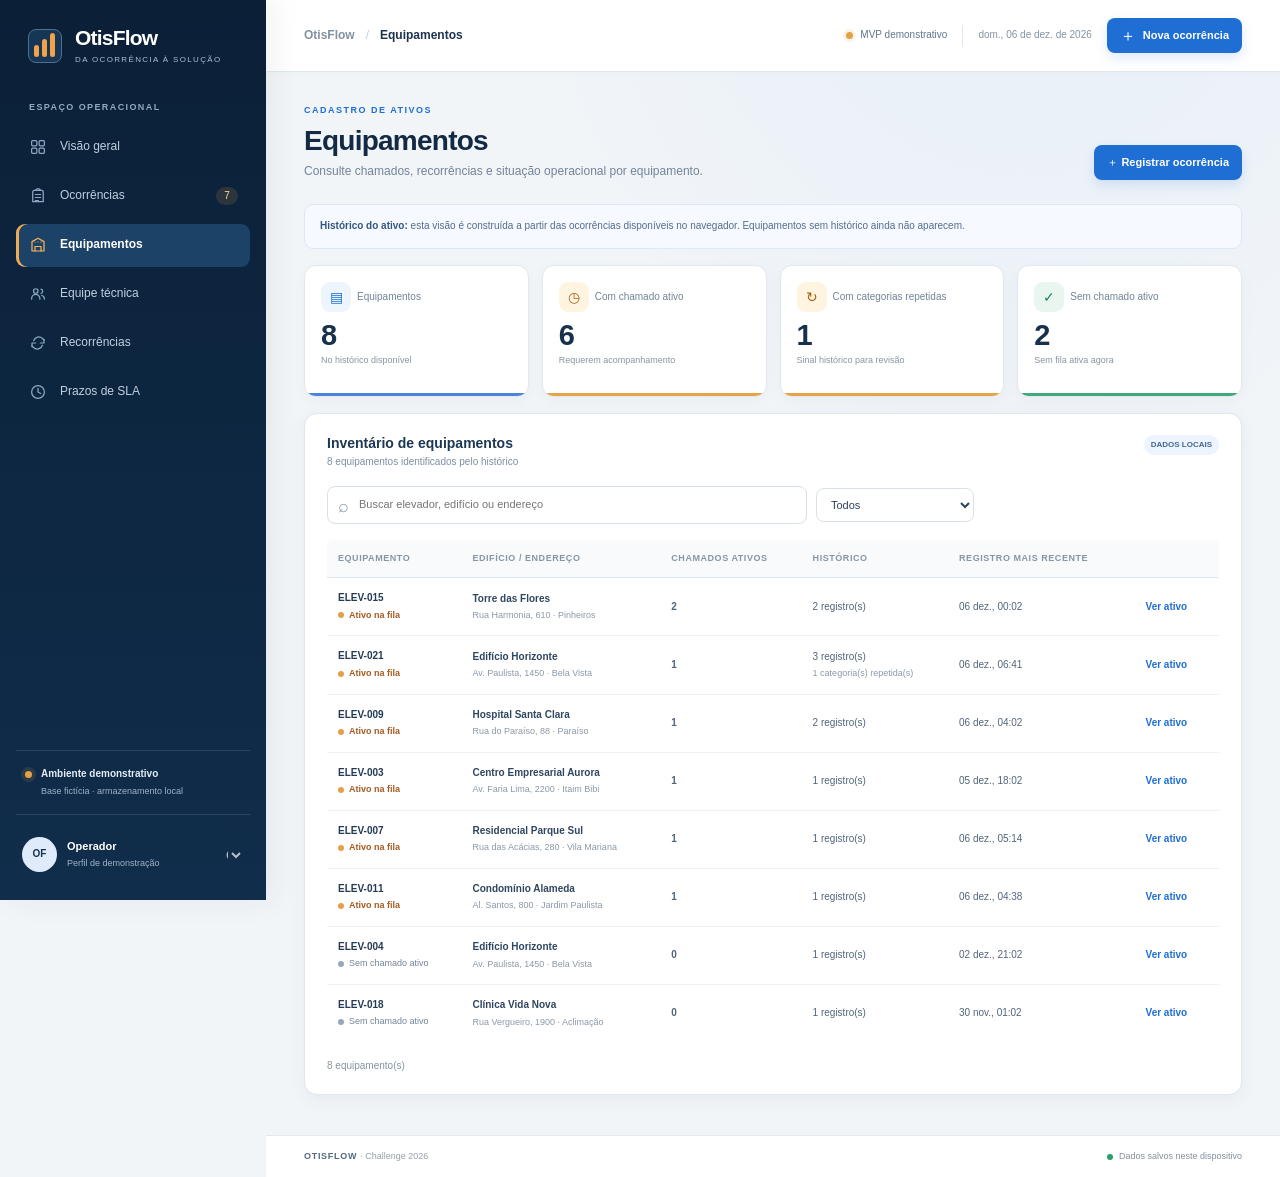
==== pages/equipamentos.html @ 903c20bd "Funções aprimoradas" ====
<!doctype html>
<html lang="pt-BR">
<head>
  <meta charset="utf-8">
  <meta name="viewport" content="width=device-width, initial-scale=1">
  <meta name="theme-color" content="#102b4e">
  <meta name="description" content="OtisFlow: gestão inteligente de ocorrências de elevadores — da ocorrência à solução.">
  <title>Equipamentos | OtisFlow</title>
  <link rel="stylesheet" href="../css/base.css">
  <link rel="stylesheet" href="../css/equipamentos.css">
</head>
<body data-page="assets">
  <div class="app-shell">
    <aside class="sidebar" id="sidebar">
      <a class="brand" href="../index.html" aria-label="OtisFlow — início">
        <span class="brand-mark" aria-hidden="true"><i></i><i></i><i></i></span>
        <span class="brand-copy"><strong>OtisFlow</strong><small>DA OCORRÊNCIA À SOLUÇÃO</small></span>
      </a>
      <div class="workspace-label">ESPAÇO OPERACIONAL</div>
      <nav class="main-nav" aria-label="Navegação principal">
        <a href="../index.html" data-page="dashboard"><span class="nav-icon" aria-hidden="true"><svg viewBox="0 0 24 24"><rect x="3.5" y="3.5" width="7" height="7" rx="1.4"/><rect x="13.5" y="3.5" width="7" height="7" rx="1.4"/><rect x="3.5" y="13.5" width="7" height="7" rx="1.4"/><rect x="13.5" y="13.5" width="7" height="7" rx="1.4"/></svg></span><span>Visão geral</span></a>
        <a href="../pages/ocorrencias.html" data-page="incidents"><span class="nav-icon" aria-hidden="true"><svg viewBox="0 0 24 24"><path d="M8 4.5h9a2 2 0 0 1 2 2v13H5V6.5a2 2 0 0 1 2-2h1Z"/><path d="M9 4.5a2 2 0 0 1 2-2h2a2 2 0 0 1 2 2M8.5 10h7M8.5 14h7M8.5 18h4"/></svg></span><span>Ocorrências</span> <span class="nav-count" id="open-count">0</span></a>
        <a href="../pages/equipamentos.html" data-page="assets"><span class="nav-icon" aria-hidden="true"><svg viewBox="0 0 24 24"><path d="M4 20V7.5L12 3l8 4.5V20H4Z"/><path d="M8 20v-6h8v6M8 8h.01M12 8h.01M16 8h.01"/></svg></span><span>Equipamentos</span></a>
        <a href="../pages/equipe.html" data-page="team"><span class="nav-icon" aria-hidden="true"><svg viewBox="0 0 24 24"><circle cx="9" cy="8" r="3"/><path d="M3.5 19v-1a5.5 5.5 0 0 1 11 0v1M16 5.5a3 3 0 0 1 0 5.8M17 14a4.5 4.5 0 0 1 3.5 4.4V19"/></svg></span><span>Equipe técnica</span></a>
        <a href="../pages/recorrencias.html" data-page="recurrence"><span class="nav-icon" aria-hidden="true"><svg viewBox="0 0 24 24"><path d="M20 7v5h-5M4 17v-5h5"/><path d="M6.2 9A7 7 0 0 1 18 6l2 2M4 16l2 2a7 7 0 0 0 11.8-3"/></svg></span><span>Recorrências</span></a>
        <a href="../pages/sla.html" data-page="sla"><span class="nav-icon" aria-hidden="true"><svg viewBox="0 0 24 24"><circle cx="12" cy="12" r="8.5"/><path d="M12 7v5l3.5 2"/></svg></span><span>Prazos de SLA</span></a>
      </nav>
      <div class="sidebar-bottom">
        <div class="demo-note"><span class="demo-dot"></span><div><strong>Ambiente demonstrativo</strong><small>Base fictícia · armazenamento local</small></div></div>
        <div class="user-card"><div class="avatar">OF</div><div class="user-info"><strong id="profile-name">Operador</strong><small>Perfil de demonstração</small></div><select id="profile-select" aria-label="Perfil de demonstração"><option value="Operador">Operador</option><option value="Técnico">Técnico</option><option value="Gestor">Gestor</option></select></div>
      </div>
    </aside>
    <div class="mobile-overlay" id="mobile-overlay"></div>
    <main class="main-area">
      <header class="topbar">
        <div class="topbar-left"><button class="mobile-menu" id="mobile-menu" aria-label="Abrir menu">☰</button><div class="breadcrumbs"><span class="crumb-root">OtisFlow</span><span class="crumb-slash">/</span><strong id="page-crumb">Equipamentos</strong></div></div>
        <div class="topbar-actions"><span class="system-status"><i></i> MVP demonstrativo</span><span class="topbar-divider"></span><span class="today-label" id="today-label"></span><button class="button button-primary button-small" data-action="new-incident"><span class="button-plus">＋</span> Nova ocorrência</button></div>
      </header>
      <div class="page-content" id="page-content" tabindex="-1"></div>
      <footer class="app-footer"><span class="footer-brand">OTISFLOW <span>· Challenge 2026</span></span><span class="footer-status"><i></i> Dados salvos neste dispositivo</span></footer>
    </main>
  </div>
  <div id="modal-root"></div>
  <div id="toast-region" class="toast-region" aria-live="polite" aria-atomic="true"></div>
  <script src="../js/app.js"></script>
</body>
</html>
---- css/base.css ----
:root{--navy:#102b4e;--navy-2:#173b65;--blue:#2468d8;--blue-soft:#edf4ff;--ink:#17283d;--muted:#718096;--line:#e5eaf0;--canvas:#f5f7fa;--white:#fff;--green:#16855b;--green-soft:#e9f7f0;--amber:#bd7513;--amber-soft:#fff5e4;--red:#c64343;--red-soft:#fff0ef;--shadow:0 8px 26px rgba(23,45,74,.07);font-family:'DM Sans',Arial,sans-serif;color:var(--ink);font-synthesis:none}*{box-sizing:border-box}body{margin:0;background:var(--canvas);font-size:14px}button,input,select,textarea{font:inherit}button{cursor:pointer}.app-shell{min-height:100vh}.sidebar{width:250px;background:var(--navy);position:fixed;inset:0 auto 0 0;color:#fff;padding:25px 15px 17px;display:flex;flex-direction:column;z-index:20}.brand{display:flex;align-items:center;gap:12px;color:#fff;text-decoration:none;padding:1px 13px 32px}.brand strong{font:800 20px Manrope,sans-serif;letter-spacing:-.6px;display:block}.brand small{display:block;font-size:8px;letter-spacing:1.1px;color:#a9bfd7;margin-top:4px}.brand-mark{display:flex;align-items:flex-end;gap:3px;height:29px;width:29px;padding:4px;border:1px solid #6180a1;border-radius:8px}.brand-mark i{display:block;width:5px;border-radius:3px;background:#f0a346}.brand-mark i:nth-child(1){height:11px}.brand-mark i:nth-child(2){height:17px}.brand-mark i:nth-child(3){height:22px}.workspace-label{font-size:9px;font-weight:700;letter-spacing:1.1px;color:#8fa7c1;padding:0 13px;margin-bottom:12px}.main-nav{display:grid;gap:5px}.main-nav a{display:flex;align-items:center;gap:12px;text-decoration:none;color:#c7d5e5;padding:11px 13px;border-radius:8px;font-size:13px;font-weight:500;transition:.16s}.main-nav a:hover{background:#ffffff12;color:#fff}.main-nav a.active{background:#23486e;color:#fff;font-weight:700}.nav-icon{font-size:17px;line-height:16px;width:19px;text-align:center;color:#a9bfd7}.active .nav-icon{color:#f5ad56}.nav-count{margin-left:auto;background:#ffffff19;border-radius:20px;padding:2px 7px;font-size:10px}.sidebar-bottom{margin-top:auto}.demo-note{display:flex;align-items:flex-start;gap:9px;border-top:1px solid #ffffff1c;border-bottom:1px solid #ffffff1c;padding:15px 10px;margin-bottom:12px}.demo-dot{width:7px;height:7px;border-radius:50%;background:#f0a346;margin-top:4px;box-shadow:0 0 0 3px #f0a34622}.demo-note strong,.demo-note small{display:block}.demo-note strong{font-size:10px;color:#e4edf6}.demo-note small{font-size:9px;color:#9fb3c9;margin-top:3px}.user-card{display:flex;align-items:center;gap:9px;padding:8px 7px}.avatar{width:32px;height:32px;border-radius:50%;display:grid;place-items:center;background:#dfebfb;color:var(--navy);font-weight:700;font-size:10px;flex:none}.user-info{min-width:0;flex:1}.user-info strong,.user-info small{display:block}.user-info strong{font-size:11px}.user-info small{font-size:9px;color:#9fb3c9;margin-top:3px}.user-card select{max-width:22px;width:22px;opacity:.55;background:transparent;color:#fff;border:0;padding:0;outline:none}.user-card select option{color:var(--ink)}.main-area{margin-left:250px;min-height:100vh;display:flex;flex-direction:column}.topbar{height:66px;background:var(--white);border-bottom:1px solid var(--line);display:flex;align-items:center;justify-content:space-between;padding:0 38px;position:sticky;top:0;z-index:10}.breadcrumbs{display:flex;gap:10px;align-items:center;color:#91a0b2;font-size:12px}.breadcrumbs strong{color:var(--ink);font-weight:700}.crumb-slash{color:#c2cbd5}.topbar-actions{display:flex;align-items:center;gap:18px}.today-label{font-size:11px;color:var(--muted)}.button{border:1px solid transparent;display:inline-flex;align-items:center;justify-content:center;gap:7px;padding:9px 13px;border-radius:7px;font-weight:700;font-size:12px;transition:.15s;white-space:nowrap}.button-primary{background:var(--blue);color:white;box-shadow:0 3px 7px #2468d822}.button-primary:hover{background:#1a58bf;transform:translateY(-1px)}.button-secondary{background:#fff;border-color:var(--line);color:#42536a}.button-secondary:hover{border-color:#b9c8da;background:#fafcff}.button-small{padding:8px 11px;font-size:11px}.button-danger{background:#fff;color:var(--red);border-color:#f0d1d0}.button-quiet{background:transparent;border-color:transparent;color:var(--blue);padding:5px}.mobile-menu{display:none;border:0;background:none;font-size:20px;color:var(--navy)}.page-content{width:min(1440px,100%);margin:0 auto;padding:27px 38px 32px;flex:1}.app-footer{display:flex;justify-content:space-between;align-items:center;border-top:1px solid var(--line);padding:14px 38px;font-size:10px;color:#8290a0;background:#fff}.muted{color:#95a2b0}.footer-status{display:flex;align-items:center;gap:6px}.footer-status i{width:6px;height:6px;border-radius:50%;background:#22a16b}.page-head{display:flex;justify-content:space-between;align-items:flex-end;margin-bottom:23px;gap:16px}.eyebrow{font-size:9px;text-transform:uppercase;letter-spacing:1.25px;color:var(--blue);font-weight:700;margin-bottom:7px}.page-head h1{font:800 24px Manrope,sans-serif;letter-spacing:-.6px;color:#142840;margin:0}.page-head p{margin:7px 0 0;color:var(--muted);font-size:12px}.head-actions{display:flex;gap:8px;align-items:center}.section-title{font:700 14px Manrope,sans-serif;color:#20364f;margin:0}.section-subtitle{font-size:10px;color:var(--muted);margin:5px 0 0}.panel{background:#fff;border:1px solid var(--line);border-radius:10px;box-shadow:0 2px 8px #142b4506}.panel-pad{padding:17px 18px}.panel-head{display:flex;justify-content:space-between;align-items:flex-start;margin-bottom:14px}.panel-head h2{margin:0;font:700 13px Manrope,sans-serif;color:#20364f}.panel-head p{margin:5px 0 0;color:var(--muted);font-size:10px}.metric-grid{display:grid;grid-template-columns:repeat(5,minmax(0,1fr));gap:12px;margin-bottom:15px}.metric-card{background:#fff;border:1px solid var(--line);border-radius:9px;padding:14px 15px 13px;position:relative;overflow:hidden}.metric-label{font-size:10px;color:#77879a;display:flex;align-items:center;gap:6px}.metric-icon{width:25px;height:25px;border-radius:7px;display:grid;place-items:center;font-size:13px}.metric-value{font:800 25px Manrope,sans-serif;color:#1b3049;margin:8px 0 3px;letter-spacing:-.7px}.metric-foot{font-size:9px;color:#8997a7}.metric-accent{position:absolute;height:2px;bottom:0;left:0;right:0;background:#e2ebf6}.metric-card.critical .metric-icon{background:var(--red-soft);color:var(--red)}.metric-card.high .metric-icon{background:var(--amber-soft);color:var(--amber)}.metric-card.blue .metric-icon{background:var(--blue-soft);color:var(--blue)}.metric-card.green .metric-icon{background:var(--green-soft);color:var(--green)}.metric-card.critical .metric-accent{background:#d95954}.metric-card.high .metric-accent{background:#e5a546}.metric-card.blue .metric-accent{background:#4e83dc}.metric-card.green .metric-accent{background:#40a97b}.dashboard-grid{display:grid;grid-template-columns:minmax(0,1.6fr) minmax(260px,.9fr);gap:14px;margin-bottom:14px}.chart-grid{display:grid;grid-template-columns:1fr 1fr;gap:14px;margin-bottom:14px}.chart-panel{min-height:220px}.chart-legend{display:flex;gap:12px;flex-wrap:wrap;margin-top:13px}.legend-item{display:flex;align-items:center;gap:5px;font-size:9px;color:#6d7c8e}.legend-dot{width:7px;height:7px;border-radius:50%}.bar-list{display:grid;gap:12px;padding-top:4px}.bar-row{display:grid;grid-template-columns:110px 1fr 25px;gap:10px;align-items:center;font-size:10px;color:#52657a}.bar-track{height:7px;background:#edf1f6;border-radius:10px;overflow:hidden}.bar-fill{height:100%;border-radius:10px;background:#4e83dc;min-width:2px;transition:width .35s}.bar-value{text-align:right;font-weight:700;color:#334a62}.donut-wrap{display:flex;align-items:center;gap:22px;min-height:132px}.donut{width:116px;height:116px;border-radius:50%;background:conic-gradient(#c64343 0deg 30deg,#e5a546 30deg 100deg,#4e83dc 100deg 260deg,#9aa8b8 260deg);position:relative;flex:none}.donut:after{content:'';position:absolute;inset:13px;background:#fff;border-radius:50%}.donut-center{position:absolute;inset:0;z-index:1;display:grid;place-content:center;text-align:center}.donut-center strong{font:800 19px Manrope;color:var(--ink)}.donut-center small{font-size:8px;color:var(--muted)}.legend-list{display:grid;gap:10px}.legend-line{display:flex;align-items:center;gap:7px;color:#566a80;font-size:10px}.legend-line strong{margin-left:auto;color:#283d54}.legend-chip{width:8px;height:8px;border-radius:50%}.line-chart{width:100%;height:150px;overflow:visible}.line-chart .grid-line{stroke:#e9eef4;stroke-width:1}.line-chart .chart-line{fill:none;stroke:#3674d7;stroke-width:2.5;stroke-linecap:round;stroke-linejoin:round}.line-chart .chart-area{fill:url(#areaFill)}.line-chart .chart-point{fill:#fff;stroke:#3674d7;stroke-width:2}.line-chart text{font:9px 'DM Sans';fill:#91a0af}.urgent-list{display:grid;gap:0}.urgent-row{display:grid;grid-template-columns:8px minmax(0,1fr) auto;align-items:center;gap:10px;padding:10px 0;border-bottom:1px solid #edf0f4;text-decoration:none;color:inherit;cursor:pointer}.urgent-row:last-child{border-bottom:0}.urgent-row:hover .urgent-title{color:var(--blue)}.urgent-mark{width:7px;height:28px;border-radius:7px;background:#e2a343}.urgent-mark.critical{background:#d5554f}.urgent-title{font-size:10px;font-weight:700;color:#30465e}.urgent-meta{font-size:9px;color:#8492a3;margin-top:3px}.urgent-right{text-align:right}.urgent-right .priority{margin-bottom:4px}.table-wrap{overflow:auto}.data-table{width:100%;border-collapse:collapse;white-space:nowrap}.data-table th{text-align:left;color:#8795a5;font-size:9px;font-weight:700;letter-spacing:.35px;text-transform:uppercase;padding:10px 10px;border-bottom:1px solid var(--line)}.data-table td{padding:11px 10px;border-bottom:1px solid #edf0f4;font-size:10px;color:#52657a}.data-table tr:last-child td{border-bottom:0}.data-table tbody tr:hover{background:#fafcff}.link-button{border:0;background:transparent;color:var(--blue);font-weight:700;font-size:10px;padding:0}.id-cell{font-weight:700;color:#243b55!important}.cell-main{font-weight:600;color:#344a61}.cell-sub{font-size:9px;color:#8b98a7;margin-top:3px}.priority,.status-pill,.sla-pill,.availability{display:inline-flex;align-items:center;gap:5px;border-radius:99px;padding:4px 8px;font-size:9px;font-weight:700}.priority:before,.status-pill:before{content:'';width:5px;height:5px;border-radius:50%;background:currentColor}.priority.critical{background:var(--red-soft);color:var(--red)}.priority.high{background:var(--amber-soft);color:var(--amber)}.priority.medium{background:var(--blue-soft);color:#3b6cba}.priority.low{background:#f0f2f5;color:#707e8c}.status-pill.open,.status-pill.waiting{background:#f0f2f5;color:#5c6c7b}.status-pill.assigned{background:#edf4ff;color:#3b6cba}.status-pill.progress{background:#e8f4ff;color:#2372ac}.status-pill.parts{background:#fff5e4;color:#ac701b}.status-pill.done{background:var(--green-soft);color:var(--green)}.status-pill.cancelled{background:#f2f2f2;color:#8b8b8b}.sla-pill.normal{background:var(--green-soft);color:var(--green)}.sla-pill.soon{background:var(--amber-soft);color:var(--amber)}.sla-pill.overdue{background:var(--red-soft);color:var(--red)}.filter-row{display:flex;gap:8px;align-items:center;flex-wrap:wrap;margin-bottom:13px}.search-box{position:relative;flex:1;min-width:180px;max-width:320px}.search-box input{padding-left:31px}.search-box:before{content:'⌕';position:absolute;left:11px;top:6px;color:#8896a6;font-size:18px}.field,.select-field,.textarea-field{width:100%;border:1px solid #dce3eb;border-radius:6px;background:#fff;color:#2f435b;padding:9px 10px;outline:none;font-size:11px;transition:.15s}.field:focus,.select-field:focus,.textarea-field:focus{border-color:#78a4ea;box-shadow:0 0 0 3px #3979e312}.filter-row .select-field{width:auto;min-width:120px;padding:8px 26px 8px 9px}.textarea-field{resize:vertical;min-height:88px}.form-grid{display:grid;grid-template-columns:1fr 1fr;gap:13px}.form-field{display:grid;gap:6px}.form-field.full{grid-column:1/-1}.form-field label{font-size:10px;font-weight:700;color:#4e6073}.required{color:#d4514d}.field-hint{font-size:9px;color:#8997a6}.form-section-label{grid-column:1/-1;font:700 10px Manrope,sans-serif;color:#7f8fa2;letter-spacing:.55px;text-transform:uppercase;border-bottom:1px solid #edf0f4;padding-bottom:7px;margin-top:3px}.priority-preview{border:1px solid #e7ebf0;border-radius:7px;background:#fafbfd;padding:10px 11px;display:flex;align-items:flex-start;gap:8px}.priority-preview p{margin:0;color:#627387;font-size:10px;line-height:1.5}.detail-layout{display:grid;grid-template-columns:minmax(0,1.5fr) minmax(260px,.8fr);gap:14px}.detail-hero{display:flex;justify-content:space-between;align-items:flex-start;gap:15px;padding:18px 19px;border-bottom:1px solid var(--line)}.detail-id{font:700 11px Manrope;color:#728196}.detail-hero h2{font:800 20px Manrope;margin:6px 0 8px;color:#18304b}.detail-badges{display:flex;gap:6px;flex-wrap:wrap}.detail-actions{display:flex;gap:6px}.detail-body{padding:18px 19px}.detail-description{font-size:12px;line-height:1.6;color:#506277;margin:0 0 19px}.detail-meta-grid{display:grid;grid-template-columns:1fr 1fr;gap:14px 20px}.detail-meta label{display:block;color:#8996a5;font-size:9px;margin-bottom:5px}.detail-meta strong,.detail-meta span{font-size:10px;color:#344a61}.history-list{position:relative;padding-left:16px;display:grid;gap:14px}.history-list:before{content:'';position:absolute;left:4px;top:5px;bottom:5px;width:1px;background:#dfe6ee}.history-item{position:relative}.history-item:before{content:'';position:absolute;left:-16px;top:2px;width:7px;height:7px;border-radius:50%;background:#6292dc;border:2px solid #fff;box-shadow:0 0 0 1px #6292dc}.history-item strong{display:block;font-size:10px;color:#384e66}.history-item p{font-size:9px;color:#78889a;margin:4px 0 0;line-height:1.45}.history-item time{font-size:8px;color:#a0aab6;display:block;margin-top:3px}.side-card{padding:16px}.side-card+.side-card{margin-top:12px}.side-card h3{margin:0 0 13px;font:700 12px Manrope;color:#263c55}.sla-clock{display:flex;align-items:center;gap:11px;padding:12px;border-radius:8px;background:#f7f9fc}.clock-icon{width:32px;height:32px;border-radius:50%;display:grid;place-items:center;background:#e9f1fd;color:#3e74c4;font-size:17px}.sla-clock strong{display:block;font:700 14px Manrope;color:#253e58}.sla-clock small{display:block;font-size:9px;color:#8290a0;margin-top:3px}.tech-card{display:flex;align-items:center;gap:9px}.tech-card .avatar{background:#eaf1fb}.tech-card strong{display:block;font-size:10px;color:#344a61}.tech-card small{font-size:9px;color:#8290a0;display:block;margin-top:3px}.empty-state{text-align:center;padding:34px 14px;color:#7c8b9b}.empty-icon{width:38px;height:38px;border-radius:12px;background:#f1f5fa;display:grid;place-items:center;color:#6884a5;margin:0 auto 10px;font-size:19px}.empty-state strong{display:block;font-size:11px;color:#4d6076}.empty-state p{font-size:10px;margin:5px 0 0}.recurrence-grid{display:grid;grid-template-columns:repeat(3,1fr);gap:12px}.recurrence-card{padding:15px}.recurrence-top{display:flex;justify-content:space-between;align-items:flex-start}.recurrence-card h3{font:700 12px Manrope;margin:9px 0 4px;color:#2c435d}.recurrence-card p{font-size:9px;color:#7f8d9c;margin:0}.recurrence-count{font:800 22px Manrope;color:#c17a19}.recurrence-detail{display:flex;justify-content:space-between;padding-top:11px;margin-top:12px;border-top:1px solid #edf0f4;color:#7a8898;font-size:9px}.sla-summary{display:grid;grid-template-columns:repeat(3,1fr);gap:12px;margin-bottom:14px}.sla-config{display:grid;grid-template-columns:repeat(4,1fr);gap:10px}.sla-config .form-field{padding:11px;border:1px solid #e7ebf0;border-radius:7px}.sla-config label{font-size:9px}.sla-unit{position:relative}.sla-unit:after{content:'h';position:absolute;right:10px;top:10px;color:#8b98a7;font-size:10px}.sla-unit input{padding-right:24px}.modal-backdrop{position:fixed;inset:0;background:#10233d75;z-index:40;display:flex;align-items:center;justify-content:center;padding:20px;animation:fadeIn .14s ease}.modal{width:min(620px,100%);max-height:90vh;overflow:auto;background:#fff;border-radius:12px;box-shadow:0 22px 60px #0d203744;animation:rise .18s ease}.modal.wide{width:min(850px,100%)}.modal-head{padding:18px 20px 14px;border-bottom:1px solid var(--line);display:flex;align-items:flex-start;justify-content:space-between}.modal-head h2{font:800 17px Manrope;margin:0;color:#18304b}.modal-head p{font-size:10px;color:#8290a0;margin:5px 0 0}.modal-close{border:0;background:#f3f5f8;color:#718195;border-radius:6px;width:27px;height:27px;font-size:16px}.modal-body{padding:17px 20px}.modal-footer{padding:12px 20px 17px;border-top:1px solid var(--line);display:flex;justify-content:flex-end;gap:8px}.toast-region{position:fixed;z-index:60;right:20px;bottom:20px;display:grid;gap:8px}.toast{min-width:240px;max-width:360px;background:#183b60;color:#fff;border-radius:8px;padding:11px 14px;box-shadow:0 8px 20px #122b4738;display:flex;align-items:center;gap:9px;font-size:11px;animation:rise .2s ease}.toast.success:before{content:'✓';display:grid;place-items:center;width:17px;height:17px;background:#2b9a6b;border-radius:50%;font-size:10px}.toast.error{background:#a63e3e}.toast.error:before{content:'!';display:grid;place-items:center;width:17px;height:17px;background:#d66b6b;border-radius:50%;font-size:10px}.priority-explainer{border-left:3px solid #d95751;padding:9px 11px;background:#fff8f7;border-radius:0 6px 6px 0;color:#805452;font-size:10px;line-height:1.5}.team-availability{display:flex;gap:6px;align-items:center}.availability{background:var(--green-soft);color:var(--green)}.availability.busy{background:var(--amber-soft);color:var(--amber)}.table-actions{display:flex;gap:10px;align-items:center}.text-right{text-align:right!important}.subtle-link{border:0;background:transparent;color:var(--blue);font-size:10px;font-weight:700}.callout{border:1px solid #dce8f8;background:#f6f9ff;border-radius:8px;padding:11px 13px;font-size:10px;color:#526d8c;line-height:1.55;margin-bottom:14px}.callout strong{color:#31577f}.recommendation{border:1px solid #dce8f8;background:#f7faff;border-radius:7px;padding:10px;color:#526d8c;font-size:10px}.recommendation strong{color:#31577f}.mobile-overlay{display:none}@keyframes fadeIn{from{opacity:0}to{opacity:1}}@keyframes rise{from{transform:translateY(6px);opacity:.5}to{transform:translateY(0);opacity:1}}
@media(max-width:1100px){.sidebar{width:220px}.main-area{margin-left:220px}.topbar,.page-content{padding-left:24px;padding-right:24px}.metric-grid{grid-template-columns:repeat(3,1fr)}.metric-card:nth-child(4),.metric-card:nth-child(5){display:block}.recurrence-grid{grid-template-columns:repeat(2,1fr)}}
@media(max-width:780px){.sidebar{transform:translateX(-100%);transition:transform .2s;width:260px;box-shadow:12px 0 26px #102b4e22}.sidebar.open{transform:translateX(0)}.mobile-overlay.show{display:block;position:fixed;inset:0;background:#10233d55;z-index:15}.main-area{margin-left:0}.mobile-menu{display:block}.topbar{height:58px;padding:0 16px;gap:12px}.breadcrumbs{flex:1}.today-label{display:none}.topbar-actions{gap:0}.page-content{padding:22px 16px}.app-footer{padding:13px 16px;gap:10px;flex-wrap:wrap}.metric-grid{grid-template-columns:repeat(2,1fr);gap:9px}.dashboard-grid,.chart-grid,.detail-layout{grid-template-columns:1fr}.page-head{align-items:flex-start}.page-head h1{font-size:21px}.page-head p{max-width:500px;line-height:1.5}.recurrence-grid{grid-template-columns:repeat(2,1fr)}.sla-config{grid-template-columns:repeat(2,1fr)}.sla-summary{grid-template-columns:1fr 1fr}.detail-layout .side-column{display:grid;grid-template-columns:1fr 1fr;gap:10px}.side-card+.side-card{margin-top:0}.filter-row .select-field{flex:1;min-width:105px}.search-box{max-width:none;flex-basis:100%}}
@media(max-width:520px){.page-head{display:block}.page-head .head-actions{margin-top:15px}.button{font-size:11px;padding:9px 11px}.topbar .button{padding:8px 9px}.metric-card{padding:12px}.metric-value{font-size:22px}.metric-label{font-size:9px}.metric-foot{font-size:8px}.chart-grid{grid-template-columns:1fr}.donut-wrap{gap:15px}.donut{width:100px;height:100px}.detail-hero{display:block}.detail-actions{margin-top:12px}.detail-meta-grid{grid-template-columns:1fr 1fr;gap:13px}.form-grid{grid-template-columns:1fr}.form-field.full,.form-section-label{grid-column:1}.recurrence-grid{grid-template-columns:1fr}.sla-config{grid-template-columns:1fr 1fr}.sla-summary{grid-template-columns:1fr 1fr}.detail-layout .side-column{grid-template-columns:1fr}.filter-row{gap:6px}.filter-row .select-field{min-width:calc(50% - 4px)}.app-footer{font-size:9px}.footer-status{display:none}.modal-backdrop{padding:10px;align-items:flex-end}.modal{max-height:92vh;border-radius:12px 12px 0 0}.modal-body{padding:15px}.modal-head,.modal-footer{padding-left:15px;padding-right:15px}.data-table th,.data-table td{padding-left:8px;padding-right:8px}}

/* OtisFlow visual system: high-clarity operations workspace */
:root{--navy:#0b2037;--navy-2:#102b49;--blue:#1f6ed4;--blue-soft:#edf5ff;--ink:#142b43;--muted:#677b90;--line:#dfe7ef;--canvas:#f2f5f8;--green:#16815e;--green-soft:#e9f6f0;--amber:#a86410;--amber-soft:#fff4df;--red:#be3d3d;--red-soft:#fff0ef;--shadow:0 5px 18px rgba(19,43,70,.055);font-family:"Segoe UI",Arial,sans-serif;line-height:1.45}
body{background:radial-gradient(ellipse at 80% -25%,#e3edf8 0,transparent 40%),var(--canvas);font-size:14px;color:var(--ink)}
.sidebar{width:266px;padding:25px 16px 18px;background:linear-gradient(180deg,#0b2037 0%,#102d4b 100%);box-shadow:8px 0 30px rgba(12,32,54,.06)}
.brand{gap:13px;padding:1px 12px 35px}.brand strong{font-size:21px;letter-spacing:-.8px}.brand small{font-size:8px;letter-spacing:1.35px}.brand-mark{height:34px;width:34px;border-color:#50708f;background:#153755;padding:5px;gap:3px}.brand-mark i{width:5px;background:#f0a34a}.brand-mark i:nth-child(1){height:12px}.brand-mark i:nth-child(2){height:18px}.brand-mark i:nth-child(3){height:24px}
.workspace-label{font-size:9px;letter-spacing:1.4px;color:#91a9c2;margin-bottom:12px}
.main-nav{gap:6px}.main-nav a{min-height:43px;gap:12px;padding:10px 12px;border-radius:9px;font-size:12px;color:#c1d0e0}.main-nav a.active{background:#1d4267;box-shadow:inset 3px 0 #efaa55;color:#fff}.main-nav a:hover{background:#ffffff12}.nav-icon{display:grid;place-items:center;width:20px;height:20px;color:#8ea8c3}.nav-icon svg{width:18px;height:18px;fill:none;stroke:currentColor;stroke-width:1.65;stroke-linecap:round;stroke-linejoin:round}.active .nav-icon{color:#f6b25e}.nav-count{background:#f0a44924;color:#ffd79e;min-width:22px;text-align:center}
.demo-note{border-color:#ffffff20;padding:16px 9px}.demo-note strong{font-size:10px}.demo-note small{font-size:9px}.demo-dot{background:#e8a047;box-shadow:0 0 0 4px #e8a0471f}.user-card{gap:10px;padding:10px 6px}.avatar{width:35px;height:35px;background:#dfeafa;color:#153452}.user-info strong{font-size:11px}.user-info small{font-size:9px}.user-card select{opacity:.7}
.main-area{margin-left:266px}.topbar{height:72px;padding:0 38px;border-bottom-color:#e0e7ef;box-shadow:0 2px 9px #142b4504}.topbar-left,.topbar-actions{display:flex;align-items:center;gap:15px}.breadcrumbs{font-size:12px;gap:11px}.crumb-root{font-weight:600;color:#8392a2}.breadcrumbs strong{font-weight:700;color:#1b334c}.system-status{display:flex;align-items:center;gap:7px;font-size:10px;color:#62768c}.system-status i{width:7px;height:7px;border-radius:50%;background:#e5a047;box-shadow:0 0 0 3px #e5a04722}.topbar-divider{width:1px;height:22px;background:#e4e9ef}.today-label{font-size:10px;color:#8493a2}.button{padding:10px 15px;border-radius:8px;font-size:12px}.button-primary{background:var(--blue);box-shadow:0 5px 12px #1f6ed426}.button-primary:hover{background:#185bb5}.button-secondary{border-color:#dce4ec;background:#fff;color:#40566e}.button-small{padding:9px 12px;font-size:11px}.button-plus{font-size:16px;line-height:12px}.mobile-menu{border-radius:8px;padding:6px}.page-content{width:min(1580px,100%);padding:32px 38px 40px}.page-head{align-items:flex-end;margin-bottom:24px}.eyebrow{font-size:9px;letter-spacing:1.5px;margin-bottom:8px}.page-head h1{font:750 28px "Segoe UI",Arial,sans-serif;letter-spacing:-.75px;color:#122a44}.page-head p{font-size:12px;color:#72849a;margin-top:6px}.head-actions{gap:9px}
.panel{border:1px solid #e0e7ee;border-radius:13px;box-shadow:var(--shadow)}.panel-pad{padding:21px 22px}.panel-head{margin-bottom:17px}.panel-head h2{font:700 14px "Segoe UI",Arial,sans-serif;color:#1d3854}.panel-head p{font-size:10px;color:#7e8fa1;margin-top:4px}.section-title{font:700 14px "Segoe UI",Arial,sans-serif}.section-subtitle{font-size:10px;color:#8493a2}
.metric-grid{gap:13px;margin-bottom:17px}.metric-card{min-height:132px;border-radius:12px;padding:16px 16px 14px;border-color:#e2e8ef;box-shadow:0 4px 14px rgba(20,43,67,.035);transition:transform .15s,box-shadow .15s}.metric-card:hover{transform:translateY(-2px);box-shadow:0 9px 20px rgba(20,43,67,.08)}.metric-label{font-size:10px;color:#718397}.metric-icon{width:30px;height:30px;border-radius:9px;font-size:14px}.metric-value{font:750 29px "Segoe UI",Arial,sans-serif;margin:7px 0 2px;letter-spacing:-.8px;color:#17314d}.metric-foot{font-size:9px;color:#8694a3}.metric-accent{height:3px}.dashboard-grid{gap:16px;margin-bottom:16px}.chart-grid{gap:16px;margin-bottom:16px}.chart-panel{min-height:240px}.chart-panel .panel-pad{padding:21px}.line-chart{height:165px}.line-chart text{font:10px "Segoe UI",Arial,sans-serif}.donut-wrap{gap:24px;min-height:145px}.donut{width:126px;height:126px}.donut:after{inset:15px}.donut-center strong{font:750 21px "Segoe UI",Arial,sans-serif}.legend-line{font-size:10px}.bar-list{gap:14px;padding:6px 2px}.bar-row{grid-template-columns:125px 1fr 25px;gap:12px;font-size:10px}.bar-track{height:8px;background:#edf1f5}.bar-fill{border-radius:10px}.urgent-row{gap:12px;padding:12px 1px}.urgent-mark{height:32px;width:4px;border-radius:4px}.urgent-title{font-size:11px;color:#2b435d}.urgent-meta{font-size:9px;color:#8292a3}
.data-table th{font-size:9px;letter-spacing:.55px;padding:12px 11px;background:#f8fafc}.data-table th:first-child{border-radius:7px 0 0 0}.data-table td{padding:13px 11px;font-size:10px}.data-table tbody tr:hover{background:#f7faff}.cell-main{font-size:10px;color:#2f4660}.cell-sub{font-size:9px}.priority,.status-pill,.sla-pill,.availability{padding:5px 9px;font-size:9px;letter-spacing:.1px}.priority:before,.status-pill:before{width:6px;height:6px}.filter-row{gap:9px;margin-bottom:16px}.search-box{max-width:360px}.field,.select-field,.textarea-field{font-size:11px;border-color:#d8e1ea;border-radius:8px;padding:10px 11px}.filter-row .select-field{padding:9px 28px 9px 10px}.search-box:before{top:7px}.form-grid{gap:15px}.form-field{gap:7px}.form-field label{font-size:10px}.textarea-field{min-height:100px}.form-section-label{font-size:9px;letter-spacing:.8px;padding-bottom:9px}.priority-preview{padding:12px 13px;border-radius:9px}.priority-preview p{font-size:10px}.detail-layout{gap:16px}.detail-hero{padding:21px 22px}.detail-hero h2{font-size:21px}.detail-id{font-size:10px}.detail-body{padding:21px 22px}.detail-description{font-size:12px;line-height:1.7}.detail-meta-grid{gap:16px 22px}.detail-meta label{font-size:9px}.detail-meta strong,.detail-meta span{font-size:10px}.side-card{padding:18px}.side-card h3{font-size:12px}.history-list{gap:17px}.history-item strong{font-size:10px}.history-item p{font-size:9px}.recurrence-grid{gap:14px}.recurrence-card{padding:18px;border-radius:12px}.recurrence-card h3{font-size:13px}.recurrence-count{font-size:25px}.recurrence-card p{font-size:10px}.recurrence-detail{font-size:9px}.sla-summary{gap:14px;margin-bottom:16px}.sla-config{gap:12px}.sla-config .form-field{padding:14px;border-color:#e3e9ef;border-radius:9px}.sla-config label{font-size:10px}.callout{padding:13px 15px;border-radius:9px;font-size:10px;line-height:1.65;margin-bottom:16px}.empty-state{padding:40px 16px}.empty-icon{width:44px;height:44px;border-radius:13px}.empty-state strong{font-size:11px}.empty-state p{font-size:10px}.app-footer{padding:14px 38px;background:#fff;border-color:#e2e8ef;font-size:9px}.footer-brand{font-weight:800;letter-spacing:.7px;color:#536a81}.footer-brand span{font-weight:400;letter-spacing:0;color:#93a0ad}.footer-status{font-size:9px}.toast{border-radius:10px;padding:12px 15px;font-size:11px}.modal{border-radius:14px}.modal-head{padding:20px 22px 15px}.modal-head h2{font-size:17px}.modal-body{padding:20px 22px}.modal-footer{padding:14px 22px 19px}
.dashboard-hero{position:relative;display:flex;justify-content:space-between;align-items:center;gap:28px;min-height:194px;padding:26px 30px;margin:0 0 17px;overflow:hidden;border:1px solid #183c61;border-radius:15px;color:#fff;background:linear-gradient(112deg,#102c49 0%,#173c63 68%,#1e4b73 100%);box-shadow:0 12px 28px rgba(17,48,78,.12)}.dashboard-hero:after{content:"";position:absolute;width:280px;height:280px;border:1px solid #ffffff12;border-radius:50%;right:34%;top:-154px;box-shadow:0 0 0 28px #ffffff07,0 0 0 58px #ffffff04;pointer-events:none}.hero-copy{position:relative;z-index:1;max-width:425px}.hero-kicker{display:flex;align-items:center;gap:7px;font-size:8px;letter-spacing:1.5px;color:#b8cbe0;font-weight:700}.hero-kicker i{width:6px;height:6px;border-radius:50%;background:#f2aa51;box-shadow:0 0 0 4px #f2aa511c}.hero-copy h2{font:700 23px/1.22 "Segoe UI",Arial,sans-serif;letter-spacing:-.5px;margin:13px 0 9px;color:#fff}.hero-copy h2 em{font-style:normal;color:#ffbd6b}.hero-copy p{font-size:10px;color:#bfd0df;line-height:1.6;margin:0;max-width:390px}.hero-flow{position:relative;z-index:1;display:flex;align-items:center;gap:13px;padding:17px 19px;border:1px solid #ffffff1b;border-radius:12px;background:#ffffff0b;backdrop-filter:blur(3px)}.hero-flow-step{min-width:94px;display:grid;grid-template-columns:29px 1fr;align-items:center;column-gap:9px}.flow-icon{grid-row:span 2;width:29px;height:29px;display:grid;place-items:center;border:1px solid #ffffff3b;background:#ffffff12;border-radius:9px;color:#f6bd75;font-size:9px;font-weight:700}.hero-flow-step strong{align-self:end;font-size:10px;color:#fff}.hero-flow-step small{align-self:start;font-size:8px;color:#b2c6d9;margin-top:2px}.flow-connector{width:17px;height:1px;background:#86a4c1;opacity:.55}
.callout strong{color:#31577f}.recommendation{border-radius:9px}.nav-count{font-variant-numeric:tabular-nums}.mobile-overlay{background:rgba(8,25,43,.55);backdrop-filter:blur(2px)}
@media(max-width:1100px){.sidebar{width:236px}.main-area{margin-left:236px}.topbar,.page-content{padding-left:26px;padding-right:26px}.dashboard-hero{align-items:flex-start}.hero-flow{align-self:center;gap:8px;padding:14px}.hero-flow-step{min-width:80px;grid-template-columns:25px 1fr;column-gap:7px}.flow-icon{width:25px;height:25px}.flow-connector{width:10px}}
@media(max-width:780px){.sidebar{width:270px}.main-area{margin-left:0}.topbar{height:64px;padding:0 17px}.topbar-actions{gap:8px}.system-status,.topbar-divider{display:none}.page-content{padding:24px 17px 30px}.page-head h1{font-size:24px}.dashboard-hero{min-height:unset;padding:22px;display:block}.hero-flow{margin-top:20px;justify-content:space-between}.hero-flow-step{min-width:unset}.hero-flow-step small{font-size:8px}.app-footer{padding:13px 17px}.chart-panel{min-height:220px}}
@media(max-width:520px){.topbar{height:60px}.breadcrumbs{font-size:11px}.topbar .button{padding:9px 10px;font-size:10px}.page-content{padding:20px 13px 26px}.page-head h1{font-size:22px}.page-head p{font-size:11px}.metric-grid{gap:8px}.metric-card{min-height:118px;padding:13px}.metric-label{font-size:9px}.metric-icon{width:27px;height:27px}.metric-value{font-size:25px}.metric-foot{font-size:8px}.dashboard-hero{padding:19px;border-radius:12px}.hero-copy h2{font-size:20px}.hero-flow{gap:6px;padding:12px 9px}.hero-flow-step{grid-template-columns:22px 1fr;column-gap:6px}.flow-icon{width:22px;height:22px;font-size:8px;border-radius:7px}.hero-flow-step strong{font-size:9px}.hero-flow-step small{font-size:7px}.flow-connector{width:7px}.panel-pad{padding:16px}.dashboard-grid,.chart-grid{gap:11px;margin-bottom:11px}.donut{width:105px;height:105px}.donut-wrap{min-height:120px;gap:15px}.bar-row{grid-template-columns:95px 1fr 20px;gap:8px;font-size:9px}.filter-row .select-field{min-width:calc(50% - 5px)}.detail-layout .side-column{gap:9px}.data-table th,.data-table td{padding:10px 9px}.recurrence-grid{gap:9px}.sla-summary{gap:8px}.sla-config{gap:8px}.sla-config .form-field{padding:10px}.modal-backdrop{padding:0}.modal{max-height:94vh;border-radius:14px 14px 0 0}.modal-head{padding:16px 16px 13px}.modal-body{padding:15px 16px}.modal-footer{padding:12px 16px 17px}.form-grid{gap:11px}.detail-meta-grid{gap:12px}.app-footer{font-size:8px}.footer-status{display:none}}

.detail-layout{align-items:start}.emergency-panel{border:1px solid #f0d7d4;background:linear-gradient(145deg,#fff 55%,#fff7f6)}.emergency-heading{display:flex;align-items:center;gap:10px}.emergency-symbol{display:grid;place-items:center;width:30px;height:30px;border-radius:9px;background:#fff0ef;color:#bc4843;font-weight:800}.emergency-heading h3{margin:0;color:#563c3a}.emergency-heading small{display:block;font-size:9px;color:#9a7774;margin-top:3px}.emergency-copy{font-size:9px;line-height:1.55;color:#846e70;margin:11px 0}.emergency-checklist{display:grid;gap:8px}.emergency-check{display:grid;grid-template-columns:22px 1fr auto;gap:8px;align-items:center;border-top:1px solid #f1e4e2;padding-top:9px}.emergency-check>span{width:20px;height:20px;display:grid;place-items:center;border-radius:50%;background:#f4f5f7;color:#7a8998;font-size:9px;font-weight:700}.emergency-check.checked>span{background:#e9f7f0;color:#16855b}.emergency-check strong,.emergency-check small{display:block}.emergency-check strong{font-size:9px;color:#43596f}.emergency-check small{font-size:8px;color:#8794a2;line-height:1.4;margin-top:3px}.check-done,.check-pending{font-size:8px;color:#16855b}.check-pending{color:#ad741f}.incident-flow{padding:14px 15px;border:1px solid #e4eaf0;border-radius:10px;background:#f9fbfd;margin-bottom:15px}.incident-flow h3{font-size:10px;margin:0 0 10px;color:#35516e}.flow-track{display:flex;align-items:center;gap:6px;overflow:auto}.flow-node{flex:1;min-width:84px;text-align:center;padding:8px 5px;border-radius:8px;background:#eef2f6;color:#8794a2;font-size:8px}.flow-node.active{background:#eaf2ff;color:#285f9f;font-weight:700}.flow-node.done{background:#eaf7f0;color:#21805a}.flow-node small{display:block;font-size:7px;margin-top:3px}.flow-chevron{color:#aab5c0}.release-confirm-check{display:flex;gap:9px;align-items:flex-start;padding:11px;border:1px solid #e2e8ef;background:#f8fafc;border-radius:8px;font-size:10px;line-height:1.5}.release-confirm-check input{margin-top:2px}.demo-tag{display:inline-flex;border-radius:20px;padding:4px 7px;background:#edf4ff;color:#43688f;font-size:8px;font-weight:700}@media(max-width:560px){.emergency-check{grid-template-columns:20px 1fr}.emergency-check>:last-child{grid-column:2;justify-self:start}.flow-track{justify-content:flex-start}}

.incident-flow{display:flex;align-items:center;gap:7px;overflow:auto;padding:13px 14px;border:1px solid #e4eaf0;border-radius:10px;background:#f9fbfd;margin-bottom:15px}.incident-flow-step{display:flex;align-items:center;gap:7px;flex:1;min-width:110px;color:#7b8b9d;font-size:9px;white-space:nowrap}.incident-flow-step>span{display:grid;place-items:center;width:22px;height:22px;flex:none;border-radius:50%;background:#e8edf2;color:#718197;font-size:8px;font-weight:800}.incident-flow-step.complete{color:#287d5b}.incident-flow-step.complete>span{background:#e7f5ed;color:#21805a}.incident-flow-step.current{color:#2d5f9c;font-weight:700}.incident-flow-step.current>span{background:#e8f1ff;color:#2868ae;box-shadow:0 0 0 3px #e8f1ff80}.incident-flow>i{width:16px;height:1px;flex:none;background:#d4dde6}.workflow-cancelled{padding:12px 14px;margin-bottom:15px;border-radius:9px;background:#f4f6f8;color:#748396;font-size:10px}@media(max-width:560px){.incident-flow-step{min-width:99px}.incident-flow>i{width:9px}}

/* Refinos de acessibilidade e adaptação para telas estreitas */
:focus-visible{outline:3px solid #4a83d3;outline-offset:2px}
.main-nav{overflow-y:auto;overscroll-behavior:contain}
.table-wrap{overscroll-behavior-x:contain;-webkit-overflow-scrolling:touch}
.data-table thead th{position:sticky;top:0;z-index:1}
.filter-row{align-items:center;flex-wrap:wrap}
.search-box{flex:1 1 240px;min-width:min(100%,220px)}
.filter-row .select-field{flex:0 1 auto;min-width:155px}
.page-head{flex-wrap:wrap}
.head-actions{flex-wrap:wrap}
@media(max-width:780px){.page-head{align-items:flex-start}.page-head .head-actions{width:100%}.page-head .head-actions .button{flex:1}.dashboard-grid,.chart-grid{grid-template-columns:1fr}.metric-grid{grid-template-columns:repeat(2,minmax(0,1fr))}.detail-layout{grid-template-columns:1fr}.detail-layout .side-column{grid-template-columns:1fr}.filter-row .select-field{flex:1 1 170px}}
@media(max-width:520px){.topbar{gap:8px}.topbar-actions .button{max-width:150px;overflow:hidden;text-overflow:ellipsis}.page-head .head-actions{gap:6px}.page-head .head-actions .button{min-width:0;white-space:normal;line-height:1.25}.filter-row{display:grid;grid-template-columns:repeat(2,minmax(0,1fr));gap:8px}.filter-row .search-box{grid-column:1/-1;width:100%;max-width:none;min-width:0}.filter-row .select-field{width:100%;min-width:0}.data-table{min-width:690px}.asset-filter-row{display:grid}.asset-filter-row .select-field{grid-column:1/-1}.app-footer{gap:8px}.modal-footer{flex-wrap:wrap}.modal-footer .button{flex:1 1 auto}}

.service-checklist{margin-top:20px;padding:15px;border:1px solid #e1e8ef;border-radius:10px;background:#fbfcfe}.service-checklist-head{display:flex;align-items:center;justify-content:space-between;gap:12px;margin-bottom:10px}.service-checklist-head h3{margin:0;color:#1d3854;font:700 12px "Segoe UI",Arial,sans-serif}.service-checklist-head p{margin:4px 0 0;color:#7e8fa1;font-size:10px}.checklist-progress{display:grid;place-items:center;min-width:39px;height:31px;padding:0 8px;border-radius:8px;background:#edf4ff;color:#2865bb;font-size:11px;font-weight:800}.service-checklist-list{display:grid}.service-check-item{display:flex;align-items:flex-start;gap:10px;padding:10px 2px;border-top:1px solid #edf0f4;color:#40566e;font-size:10px;line-height:1.5;cursor:pointer}.service-check-item input{width:15px;height:15px;margin:0;accent-color:#16815e;flex:none}.service-check-item.is-done>span{color:#718096}.service-check-item small{display:block;margin-top:3px;color:#8a98a7;font-size:9px}.service-check-item:has(input:disabled){cursor:default}.service-checklist-foot{padding-top:9px;color:#8190a0;font-size:9px;line-height:1.5}.detail-actions{flex-wrap:wrap}.detail-actions .button{white-space:nowrap}
@media(max-width:520px){.service-checklist{padding:12px}.service-checklist-head{align-items:flex-start}.detail-actions .button{flex:1}}
---- css/equipamentos.css ----
.asset-metrics{grid-template-columns:repeat(4,minmax(0,1fr));margin-bottom:16px}
.asset-filter-row{display:flex;align-items:center}
.asset-filter-row .search-box{flex:1;max-width:480px}
.asset-state{display:inline-flex;align-items:center;gap:5px;color:#738396;font-size:9px}
.asset-state:before{content:"";width:6px;height:6px;border-radius:50%;background:#9aa8b6}
.asset-state.active{color:#a55b20;font-weight:700}
.asset-state.active:before{background:#e5a047}
.asset-detail-summary{display:grid;grid-template-columns:repeat(3,minmax(0,1fr));gap:10px;margin-bottom:13px}
.asset-detail-summary>div{padding:13px;border:1px solid #e7edf3;border-radius:9px;background:#f9fbfd}
.asset-detail-summary span,.asset-detail-summary strong{display:block}
.asset-detail-summary span{font-size:9px;color:#7b8da0}
.asset-detail-summary strong{font:700 18px "Segoe UI",Arial,sans-serif;color:#1e3b58;margin-top:5px}
.asset-detail-address{font-size:10px;color:#6e8094;margin-bottom:14px}
.asset-detail-summary~.callout{margin-bottom:13px}
@media(max-width:780px){.asset-metrics{grid-template-columns:repeat(2,minmax(0,1fr))}}
@media(max-width:520px){.asset-metrics{gap:8px}.asset-filter-row .search-box{max-width:none}.asset-filter-row .select-field{width:100%}.asset-detail-summary{gap:7px}.asset-detail-summary>div{padding:10px}.asset-detail-summary strong{font-size:16px}}

@media(max-width:520px){.asset-filter-row .search-box{width:100%;max-width:none;grid-column:1/-1}.asset-filter-row .search-box .field{width:100%;max-width:none}}

@media(max-width:520px){.asset-filter-row{display:grid;grid-template-columns:repeat(2,minmax(0,1fr));align-items:stretch}.asset-filter-row .search-box{width:100%;grid-column:1/-1}.asset-filter-row .select-field{width:100%;grid-column:1/-1}}
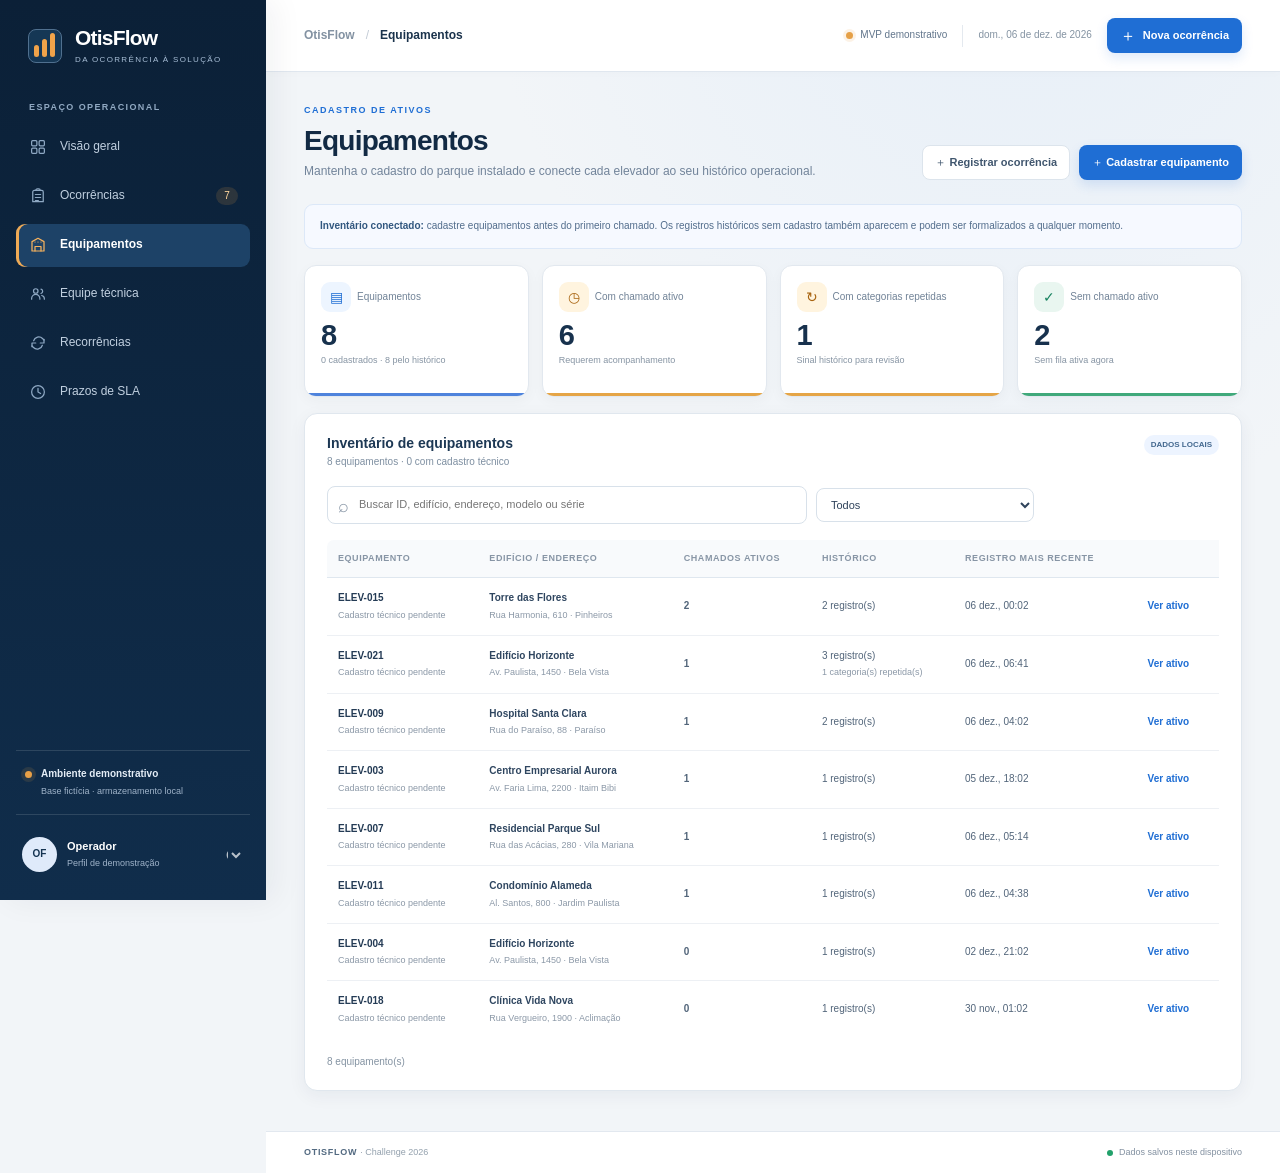
==== commit 6171855d: "Melhorias gerais" ====
--- a/pages/equipamentos.html
+++ b/pages/equipamentos.html
@@ -42,6 +42,7 @@
   </div>
   <div id="modal-root"></div>
   <div id="toast-region" class="toast-region" aria-live="polite" aria-atomic="true"></div>
+  <script src="../js/classification.js"></script>
   <script src="../js/app.js"></script>
 </body>
 </html>
--- a/css/equipamentos.css
+++ b/css/equipamentos.css
@@ -18,3 +18,6 @@
 @media(max-width:520px){.asset-filter-row .search-box{width:100%;max-width:none;grid-column:1/-1}.asset-filter-row .search-box .field{width:100%;max-width:none}}
 
 @media(max-width:520px){.asset-filter-row{display:grid;grid-template-columns:repeat(2,minmax(0,1fr));align-items:stretch}.asset-filter-row .search-box{width:100%;grid-column:1/-1}.asset-filter-row .select-field{width:100%;grid-column:1/-1}}
+
+.asset-audit{margin:18px 0 4px;padding:14px;border:1px solid #e5ebf1;border-radius:9px;background:#fbfcfe}.asset-audit .panel-head{margin:0 0 12px}.asset-audit .panel-head h2{font-size:12px}.asset-audit .panel-head p{font-size:9px}.asset-audit .history-list{gap:10px}.asset-audit .history-item p{margin:3px 0}.asset-audit .history-item time{margin-top:2px}
+.asset-state.operational{color:#16815e;font-weight:700}.asset-state.operational:before{background:#16815e}.asset-state.maintenance{color:#a86410;font-weight:700}.asset-state.maintenance:before{background:#d5912f}.asset-state.offline{color:#be3d3d;font-weight:700}.asset-state.offline:before{background:#be3d3d}
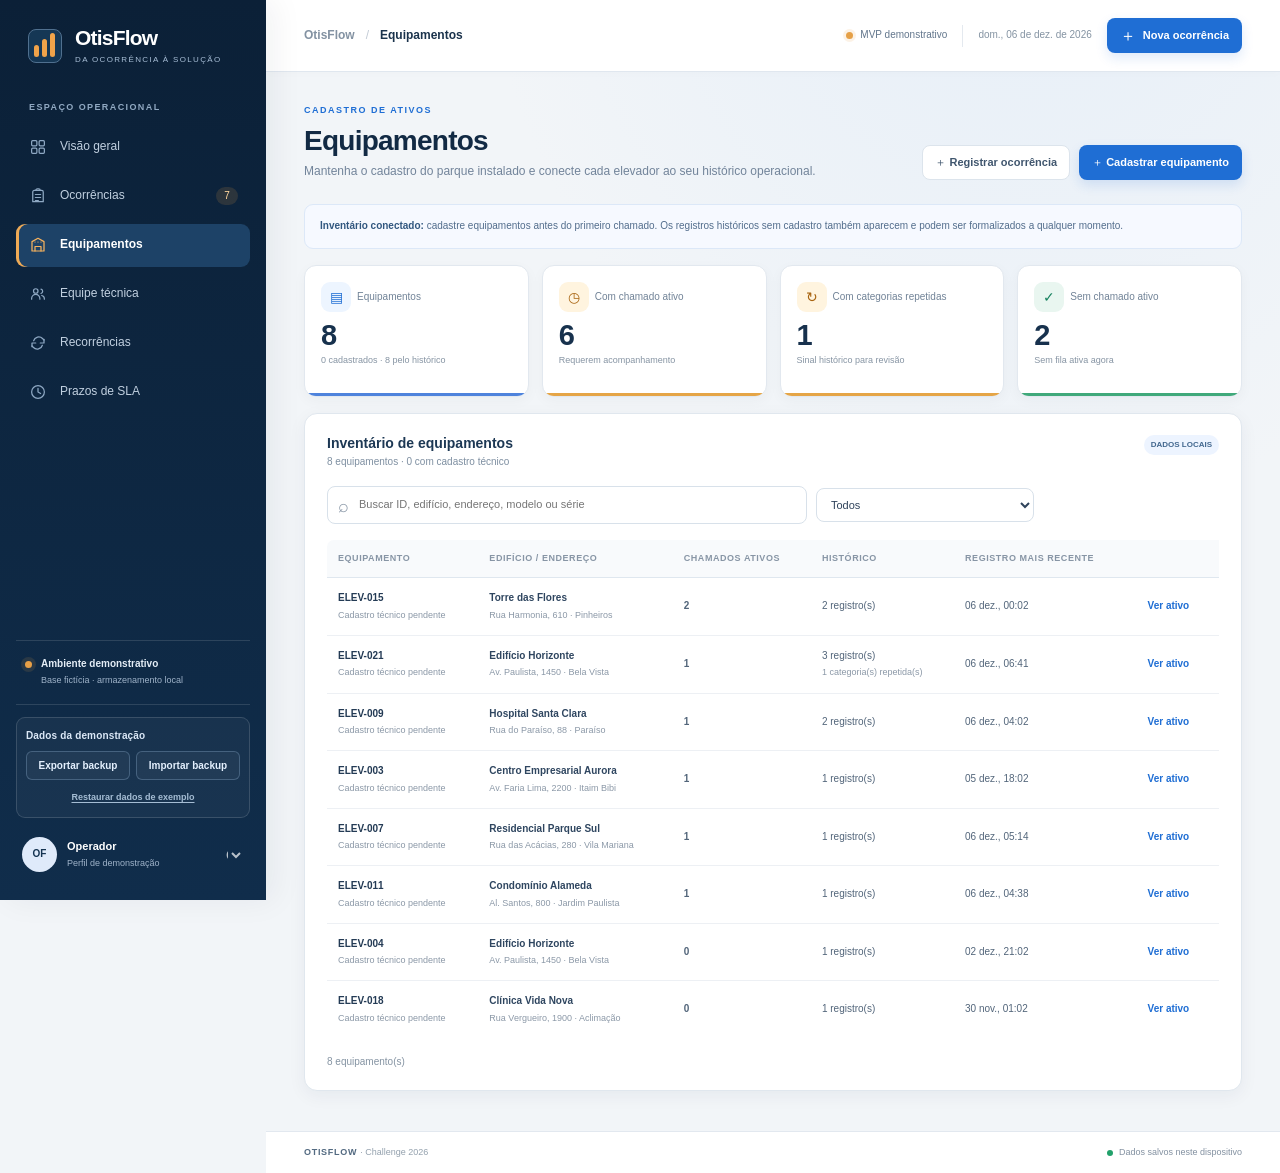
==== commit 77cd9831: "Aprimora gerenciamento de ocorrencias e validacoes" ====
--- a/pages/equipamentos.html
+++ b/pages/equipamentos.html
@@ -10,6 +10,7 @@
   <link rel="stylesheet" href="../css/equipamentos.css">
 </head>
 <body data-page="assets">
+  <a class="skip-link" href="#page-content">Pular para o conteúdo principal</a>
   <div class="app-shell">
     <aside class="sidebar" id="sidebar">
       <a class="brand" href="../index.html" aria-label="OtisFlow — início">
@@ -27,6 +28,15 @@
       </nav>
       <div class="sidebar-bottom">
         <div class="demo-note"><span class="demo-dot"></span><div><strong>Ambiente demonstrativo</strong><small>Base fictícia · armazenamento local</small></div></div>
+        <div class="data-tools" aria-label="Gerenciar dados locais">
+          <strong>Dados da demonstração</strong>
+          <div class="data-tools-actions">
+            <button type="button" data-action="export-backup" title="Baixar cópia dos registros deste navegador">Exportar backup</button>
+            <button type="button" data-action="import-backup" title="Restaurar um backup previamente exportado">Importar backup</button>
+          </div>
+          <button type="button" class="reset-demo" data-action="reset-demo">Restaurar dados de exemplo</button>
+          <input type="file" id="backup-file" accept=".json,application/json" hidden aria-label="Selecionar arquivo de backup JSON">
+        </div>
         <div class="user-card"><div class="avatar">OF</div><div class="user-info"><strong id="profile-name">Operador</strong><small>Perfil de demonstração</small></div><select id="profile-select" aria-label="Perfil de demonstração"><option value="Operador">Operador</option><option value="Técnico">Técnico</option><option value="Gestor">Gestor</option></select></div>
       </div>
     </aside>
--- a/css/base.css
+++ b/css/base.css
@@ -40,3 +40,18 @@
 
 .service-checklist{margin-top:20px;padding:15px;border:1px solid #e1e8ef;border-radius:10px;background:#fbfcfe}.service-checklist-head{display:flex;align-items:center;justify-content:space-between;gap:12px;margin-bottom:10px}.service-checklist-head h3{margin:0;color:#1d3854;font:700 12px "Segoe UI",Arial,sans-serif}.service-checklist-head p{margin:4px 0 0;color:#7e8fa1;font-size:10px}.checklist-progress{display:grid;place-items:center;min-width:39px;height:31px;padding:0 8px;border-radius:8px;background:#edf4ff;color:#2865bb;font-size:11px;font-weight:800}.service-checklist-list{display:grid}.service-check-item{display:flex;align-items:flex-start;gap:10px;padding:10px 2px;border-top:1px solid #edf0f4;color:#40566e;font-size:10px;line-height:1.5;cursor:pointer}.service-check-item input{width:15px;height:15px;margin:0;accent-color:#16815e;flex:none}.service-check-item.is-done>span{color:#718096}.service-check-item small{display:block;margin-top:3px;color:#8a98a7;font-size:9px}.service-check-item:has(input:disabled){cursor:default}.service-checklist-foot{padding-top:9px;color:#8190a0;font-size:9px;line-height:1.5}.detail-actions{flex-wrap:wrap}.detail-actions .button{white-space:nowrap}
 @media(max-width:520px){.service-checklist{padding:12px}.service-checklist-head{align-items:flex-start}.detail-actions .button{flex:1}}
+
+/* Controles locais e navegação acessível */
+.skip-link{position:fixed;left:12px;top:-70px;z-index:200;background:#fff;color:#12335c;padding:10px 14px;border-radius:8px;box-shadow:0 5px 16px #101e3340}
+.skip-link:focus{top:12px}
+.data-tools{display:grid;gap:8px;margin:10px 0 9px;padding:11px 9px;border:1px solid #ffffff24;border-radius:9px;background:#ffffff0a}
+.data-tools>strong{font-size:10px;color:#dbe8f7;letter-spacing:.15px}
+.data-tools-actions{display:grid;grid-template-columns:repeat(2,minmax(0,1fr));gap:6px}
+.data-tools button{border:1px solid #7a9abb67;border-radius:6px;padding:8px 4px;background:#ffffff0b;color:#e4f0fe;font:600 10px "Segoe UI",Arial,sans-serif;cursor:pointer;transition:background .15s}
+.data-tools button:hover,.data-tools button:focus-visible{background:#315677}
+.data-tools .reset-demo{border:none;color:#a5bdd4;background:transparent;text-decoration:underline;text-underline-offset:2px;padding:4px 2px;font-size:9px}
+.data-tools .reset-demo:hover{color:white;background:transparent}
+@media(max-width:780px){.sidebar-bottom{position:static}.sidebar{overflow-y:auto}}
+@media(prefers-reduced-motion:reduce){*,*::before,*::after{scroll-behavior:auto!important;transition-duration:.01ms!important;animation-duration:.01ms!important;animation-iteration-count:1!important}}
+
+.sidebar{overflow-y:auto;overscroll-behavior:contain}
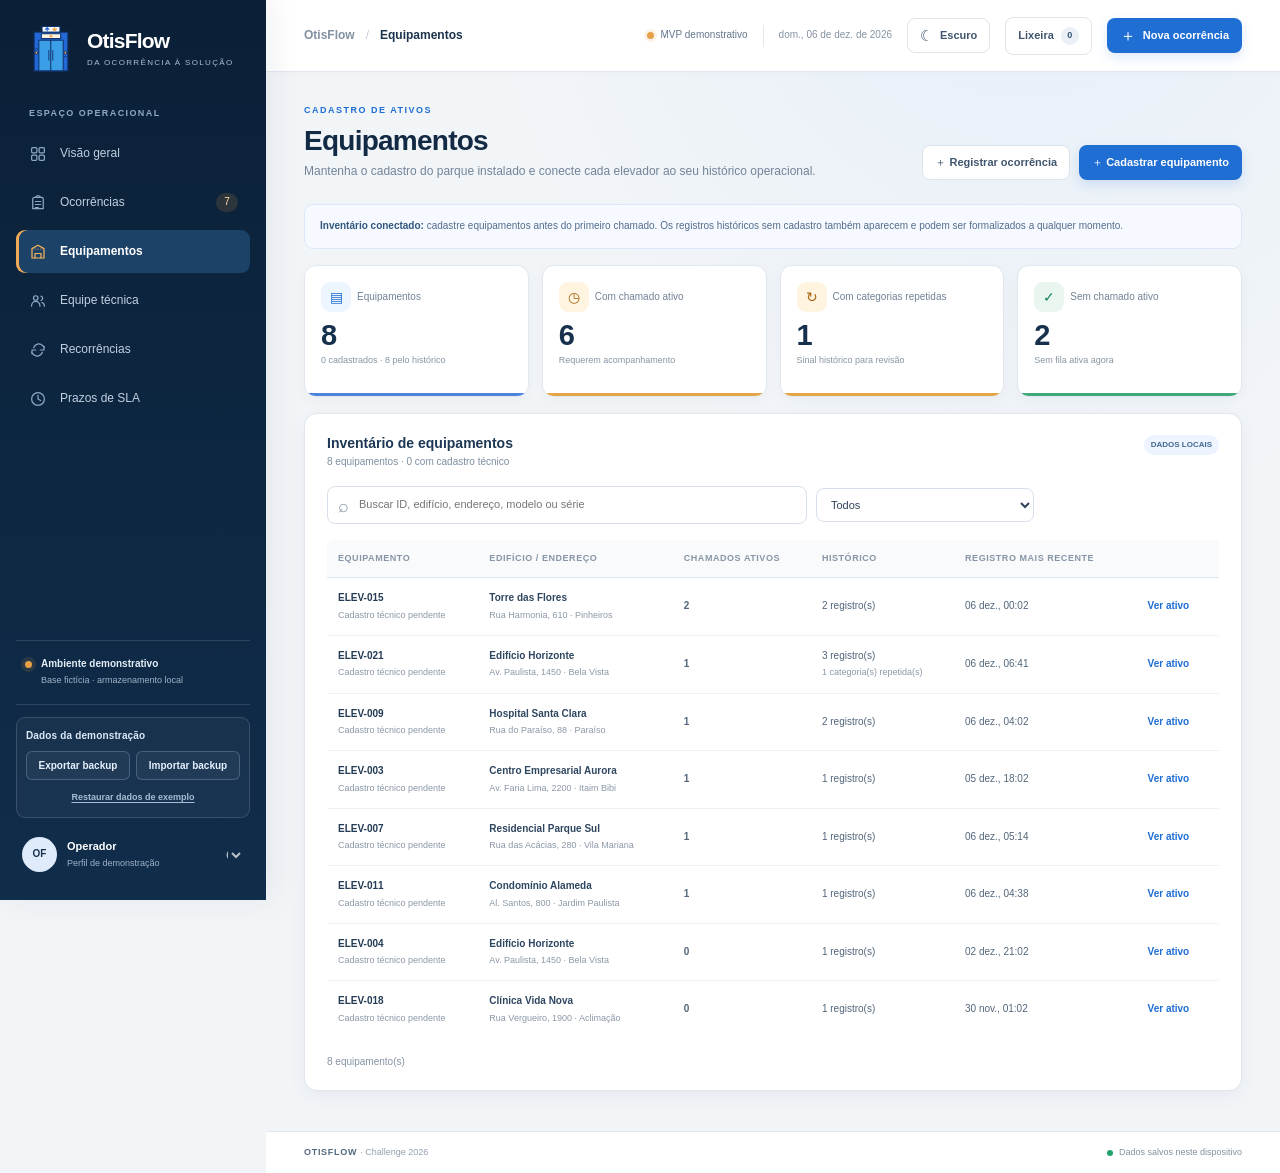
==== commit 333e34cd: "Modo Escuro, função mover para lixeira" ====
--- a/pages/equipamentos.html
+++ b/pages/equipamentos.html
@@ -6,15 +6,19 @@
   <meta name="theme-color" content="#102b4e">
   <meta name="description" content="OtisFlow: gestão inteligente de ocorrências de elevadores — da ocorrência à solução.">
   <title>Equipamentos | OtisFlow</title>
+  <link rel="icon" type="image/svg+xml" href="../assets/otisflow-icon.svg">
+  <script src="../js/theme-init.js"></script>
   <link rel="stylesheet" href="../css/base.css">
   <link rel="stylesheet" href="../css/equipamentos.css">
+  <link rel="stylesheet" href="../css/theme.css">
+  <link rel="stylesheet" href="../css/responsive.css">
 </head>
 <body data-page="assets">
   <a class="skip-link" href="#page-content">Pular para o conteúdo principal</a>
   <div class="app-shell">
     <aside class="sidebar" id="sidebar">
       <a class="brand" href="../index.html" aria-label="OtisFlow — início">
-        <span class="brand-mark" aria-hidden="true"><i></i><i></i><i></i></span>
+        <img class="brand-mark" src="../assets/otisflow-icon.svg" alt="" aria-hidden="true">
         <span class="brand-copy"><strong>OtisFlow</strong><small>DA OCORRÊNCIA À SOLUÇÃO</small></span>
       </a>
       <div class="workspace-label">ESPAÇO OPERACIONAL</div>
@@ -43,7 +47,7 @@
     <div class="mobile-overlay" id="mobile-overlay"></div>
     <main class="main-area">
       <header class="topbar">
-        <div class="topbar-left"><button class="mobile-menu" id="mobile-menu" aria-label="Abrir menu">☰</button><div class="breadcrumbs"><span class="crumb-root">OtisFlow</span><span class="crumb-slash">/</span><strong id="page-crumb">Equipamentos</strong></div></div>
+        <div class="topbar-left"><button class="mobile-menu" id="mobile-menu" aria-label="Abrir menu" aria-controls="sidebar" aria-expanded="false">☰</button><div class="breadcrumbs"><span class="crumb-root">OtisFlow</span><span class="crumb-slash">/</span><strong id="page-crumb">Equipamentos</strong></div></div>
         <div class="topbar-actions"><span class="system-status"><i></i> MVP demonstrativo</span><span class="topbar-divider"></span><span class="today-label" id="today-label"></span><button class="button button-primary button-small" data-action="new-incident"><span class="button-plus">＋</span> Nova ocorrência</button></div>
       </header>
       <div class="page-content" id="page-content" tabindex="-1"></div>
--- a/css/base.css
+++ b/css/base.css
@@ -1,4 +1,4 @@
-:root{--navy:#102b4e;--navy-2:#173b65;--blue:#2468d8;--blue-soft:#edf4ff;--ink:#17283d;--muted:#718096;--line:#e5eaf0;--canvas:#f5f7fa;--white:#fff;--green:#16855b;--green-soft:#e9f7f0;--amber:#bd7513;--amber-soft:#fff5e4;--red:#c64343;--red-soft:#fff0ef;--shadow:0 8px 26px rgba(23,45,74,.07);font-family:'DM Sans',Arial,sans-serif;color:var(--ink);font-synthesis:none}*{box-sizing:border-box}body{margin:0;background:var(--canvas);font-size:14px}button,input,select,textarea{font:inherit}button{cursor:pointer}.app-shell{min-height:100vh}.sidebar{width:250px;background:var(--navy);position:fixed;inset:0 auto 0 0;color:#fff;padding:25px 15px 17px;display:flex;flex-direction:column;z-index:20}.brand{display:flex;align-items:center;gap:12px;color:#fff;text-decoration:none;padding:1px 13px 32px}.brand strong{font:800 20px Manrope,sans-serif;letter-spacing:-.6px;display:block}.brand small{display:block;font-size:8px;letter-spacing:1.1px;color:#a9bfd7;margin-top:4px}.brand-mark{display:flex;align-items:flex-end;gap:3px;height:29px;width:29px;padding:4px;border:1px solid #6180a1;border-radius:8px}.brand-mark i{display:block;width:5px;border-radius:3px;background:#f0a346}.brand-mark i:nth-child(1){height:11px}.brand-mark i:nth-child(2){height:17px}.brand-mark i:nth-child(3){height:22px}.workspace-label{font-size:9px;font-weight:700;letter-spacing:1.1px;color:#8fa7c1;padding:0 13px;margin-bottom:12px}.main-nav{display:grid;gap:5px}.main-nav a{display:flex;align-items:center;gap:12px;text-decoration:none;color:#c7d5e5;padding:11px 13px;border-radius:8px;font-size:13px;font-weight:500;transition:.16s}.main-nav a:hover{background:#ffffff12;color:#fff}.main-nav a.active{background:#23486e;color:#fff;font-weight:700}.nav-icon{font-size:17px;line-height:16px;width:19px;text-align:center;color:#a9bfd7}.active .nav-icon{color:#f5ad56}.nav-count{margin-left:auto;background:#ffffff19;border-radius:20px;padding:2px 7px;font-size:10px}.sidebar-bottom{margin-top:auto}.demo-note{display:flex;align-items:flex-start;gap:9px;border-top:1px solid #ffffff1c;border-bottom:1px solid #ffffff1c;padding:15px 10px;margin-bottom:12px}.demo-dot{width:7px;height:7px;border-radius:50%;background:#f0a346;margin-top:4px;box-shadow:0 0 0 3px #f0a34622}.demo-note strong,.demo-note small{display:block}.demo-note strong{font-size:10px;color:#e4edf6}.demo-note small{font-size:9px;color:#9fb3c9;margin-top:3px}.user-card{display:flex;align-items:center;gap:9px;padding:8px 7px}.avatar{width:32px;height:32px;border-radius:50%;display:grid;place-items:center;background:#dfebfb;color:var(--navy);font-weight:700;font-size:10px;flex:none}.user-info{min-width:0;flex:1}.user-info strong,.user-info small{display:block}.user-info strong{font-size:11px}.user-info small{font-size:9px;color:#9fb3c9;margin-top:3px}.user-card select{max-width:22px;width:22px;opacity:.55;background:transparent;color:#fff;border:0;padding:0;outline:none}.user-card select option{color:var(--ink)}.main-area{margin-left:250px;min-height:100vh;display:flex;flex-direction:column}.topbar{height:66px;background:var(--white);border-bottom:1px solid var(--line);display:flex;align-items:center;justify-content:space-between;padding:0 38px;position:sticky;top:0;z-index:10}.breadcrumbs{display:flex;gap:10px;align-items:center;color:#91a0b2;font-size:12px}.breadcrumbs strong{color:var(--ink);font-weight:700}.crumb-slash{color:#c2cbd5}.topbar-actions{display:flex;align-items:center;gap:18px}.today-label{font-size:11px;color:var(--muted)}.button{border:1px solid transparent;display:inline-flex;align-items:center;justify-content:center;gap:7px;padding:9px 13px;border-radius:7px;font-weight:700;font-size:12px;transition:.15s;white-space:nowrap}.button-primary{background:var(--blue);color:white;box-shadow:0 3px 7px #2468d822}.button-primary:hover{background:#1a58bf;transform:translateY(-1px)}.button-secondary{background:#fff;border-color:var(--line);color:#42536a}.button-secondary:hover{border-color:#b9c8da;background:#fafcff}.button-small{padding:8px 11px;font-size:11px}.button-danger{background:#fff;color:var(--red);border-color:#f0d1d0}.button-quiet{background:transparent;border-color:transparent;color:var(--blue);padding:5px}.mobile-menu{display:none;border:0;background:none;font-size:20px;color:var(--navy)}.page-content{width:min(1440px,100%);margin:0 auto;padding:27px 38px 32px;flex:1}.app-footer{display:flex;justify-content:space-between;align-items:center;border-top:1px solid var(--line);padding:14px 38px;font-size:10px;color:#8290a0;background:#fff}.muted{color:#95a2b0}.footer-status{display:flex;align-items:center;gap:6px}.footer-status i{width:6px;height:6px;border-radius:50%;background:#22a16b}.page-head{display:flex;justify-content:space-between;align-items:flex-end;margin-bottom:23px;gap:16px}.eyebrow{font-size:9px;text-transform:uppercase;letter-spacing:1.25px;color:var(--blue);font-weight:700;margin-bottom:7px}.page-head h1{font:800 24px Manrope,sans-serif;letter-spacing:-.6px;color:#142840;margin:0}.page-head p{margin:7px 0 0;color:var(--muted);font-size:12px}.head-actions{display:flex;gap:8px;align-items:center}.section-title{font:700 14px Manrope,sans-serif;color:#20364f;margin:0}.section-subtitle{font-size:10px;color:var(--muted);margin:5px 0 0}.panel{background:#fff;border:1px solid var(--line);border-radius:10px;box-shadow:0 2px 8px #142b4506}.panel-pad{padding:17px 18px}.panel-head{display:flex;justify-content:space-between;align-items:flex-start;margin-bottom:14px}.panel-head h2{margin:0;font:700 13px Manrope,sans-serif;color:#20364f}.panel-head p{margin:5px 0 0;color:var(--muted);font-size:10px}.metric-grid{display:grid;grid-template-columns:repeat(5,minmax(0,1fr));gap:12px;margin-bottom:15px}.metric-card{background:#fff;border:1px solid var(--line);border-radius:9px;padding:14px 15px 13px;position:relative;overflow:hidden}.metric-label{font-size:10px;color:#77879a;display:flex;align-items:center;gap:6px}.metric-icon{width:25px;height:25px;border-radius:7px;display:grid;place-items:center;font-size:13px}.metric-value{font:800 25px Manrope,sans-serif;color:#1b3049;margin:8px 0 3px;letter-spacing:-.7px}.metric-foot{font-size:9px;color:#8997a7}.metric-accent{position:absolute;height:2px;bottom:0;left:0;right:0;background:#e2ebf6}.metric-card.critical .metric-icon{background:var(--red-soft);color:var(--red)}.metric-card.high .metric-icon{background:var(--amber-soft);color:var(--amber)}.metric-card.blue .metric-icon{background:var(--blue-soft);color:var(--blue)}.metric-card.green .metric-icon{background:var(--green-soft);color:var(--green)}.metric-card.critical .metric-accent{background:#d95954}.metric-card.high .metric-accent{background:#e5a546}.metric-card.blue .metric-accent{background:#4e83dc}.metric-card.green .metric-accent{background:#40a97b}.dashboard-grid{display:grid;grid-template-columns:minmax(0,1.6fr) minmax(260px,.9fr);gap:14px;margin-bottom:14px}.chart-grid{display:grid;grid-template-columns:1fr 1fr;gap:14px;margin-bottom:14px}.chart-panel{min-height:220px}.chart-legend{display:flex;gap:12px;flex-wrap:wrap;margin-top:13px}.legend-item{display:flex;align-items:center;gap:5px;font-size:9px;color:#6d7c8e}.legend-dot{width:7px;height:7px;border-radius:50%}.bar-list{display:grid;gap:12px;padding-top:4px}.bar-row{display:grid;grid-template-columns:110px 1fr 25px;gap:10px;align-items:center;font-size:10px;color:#52657a}.bar-track{height:7px;background:#edf1f6;border-radius:10px;overflow:hidden}.bar-fill{height:100%;border-radius:10px;background:#4e83dc;min-width:2px;transition:width .35s}.bar-value{text-align:right;font-weight:700;color:#334a62}.donut-wrap{display:flex;align-items:center;gap:22px;min-height:132px}.donut{width:116px;height:116px;border-radius:50%;background:conic-gradient(#c64343 0deg 30deg,#e5a546 30deg 100deg,#4e83dc 100deg 260deg,#9aa8b8 260deg);position:relative;flex:none}.donut:after{content:'';position:absolute;inset:13px;background:#fff;border-radius:50%}.donut-center{position:absolute;inset:0;z-index:1;display:grid;place-content:center;text-align:center}.donut-center strong{font:800 19px Manrope;color:var(--ink)}.donut-center small{font-size:8px;color:var(--muted)}.legend-list{display:grid;gap:10px}.legend-line{display:flex;align-items:center;gap:7px;color:#566a80;font-size:10px}.legend-line strong{margin-left:auto;color:#283d54}.legend-chip{width:8px;height:8px;border-radius:50%}.line-chart{width:100%;height:150px;overflow:visible}.line-chart .grid-line{stroke:#e9eef4;stroke-width:1}.line-chart .chart-line{fill:none;stroke:#3674d7;stroke-width:2.5;stroke-linecap:round;stroke-linejoin:round}.line-chart .chart-area{fill:url(#areaFill)}.line-chart .chart-point{fill:#fff;stroke:#3674d7;stroke-width:2}.line-chart text{font:9px 'DM Sans';fill:#91a0af}.urgent-list{display:grid;gap:0}.urgent-row{display:grid;grid-template-columns:8px minmax(0,1fr) auto;align-items:center;gap:10px;padding:10px 0;border-bottom:1px solid #edf0f4;text-decoration:none;color:inherit;cursor:pointer}.urgent-row:last-child{border-bottom:0}.urgent-row:hover .urgent-title{color:var(--blue)}.urgent-mark{width:7px;height:28px;border-radius:7px;background:#e2a343}.urgent-mark.critical{background:#d5554f}.urgent-title{font-size:10px;font-weight:700;color:#30465e}.urgent-meta{font-size:9px;color:#8492a3;margin-top:3px}.urgent-right{text-align:right}.urgent-right .priority{margin-bottom:4px}.table-wrap{overflow:auto}.data-table{width:100%;border-collapse:collapse;white-space:nowrap}.data-table th{text-align:left;color:#8795a5;font-size:9px;font-weight:700;letter-spacing:.35px;text-transform:uppercase;padding:10px 10px;border-bottom:1px solid var(--line)}.data-table td{padding:11px 10px;border-bottom:1px solid #edf0f4;font-size:10px;color:#52657a}.data-table tr:last-child td{border-bottom:0}.data-table tbody tr:hover{background:#fafcff}.link-button{border:0;background:transparent;color:var(--blue);font-weight:700;font-size:10px;padding:0}.id-cell{font-weight:700;color:#243b55!important}.cell-main{font-weight:600;color:#344a61}.cell-sub{font-size:9px;color:#8b98a7;margin-top:3px}.priority,.status-pill,.sla-pill,.availability{display:inline-flex;align-items:center;gap:5px;border-radius:99px;padding:4px 8px;font-size:9px;font-weight:700}.priority:before,.status-pill:before{content:'';width:5px;height:5px;border-radius:50%;background:currentColor}.priority.critical{background:var(--red-soft);color:var(--red)}.priority.high{background:var(--amber-soft);color:var(--amber)}.priority.medium{background:var(--blue-soft);color:#3b6cba}.priority.low{background:#f0f2f5;color:#707e8c}.status-pill.open,.status-pill.waiting{background:#f0f2f5;color:#5c6c7b}.status-pill.assigned{background:#edf4ff;color:#3b6cba}.status-pill.progress{background:#e8f4ff;color:#2372ac}.status-pill.parts{background:#fff5e4;color:#ac701b}.status-pill.done{background:var(--green-soft);color:var(--green)}.status-pill.cancelled{background:#f2f2f2;color:#8b8b8b}.sla-pill.normal{background:var(--green-soft);color:var(--green)}.sla-pill.soon{background:var(--amber-soft);color:var(--amber)}.sla-pill.overdue{background:var(--red-soft);color:var(--red)}.filter-row{display:flex;gap:8px;align-items:center;flex-wrap:wrap;margin-bottom:13px}.search-box{position:relative;flex:1;min-width:180px;max-width:320px}.search-box input{padding-left:31px}.search-box:before{content:'⌕';position:absolute;left:11px;top:6px;color:#8896a6;font-size:18px}.field,.select-field,.textarea-field{width:100%;border:1px solid #dce3eb;border-radius:6px;background:#fff;color:#2f435b;padding:9px 10px;outline:none;font-size:11px;transition:.15s}.field:focus,.select-field:focus,.textarea-field:focus{border-color:#78a4ea;box-shadow:0 0 0 3px #3979e312}.filter-row .select-field{width:auto;min-width:120px;padding:8px 26px 8px 9px}.textarea-field{resize:vertical;min-height:88px}.form-grid{display:grid;grid-template-columns:1fr 1fr;gap:13px}.form-field{display:grid;gap:6px}.form-field.full{grid-column:1/-1}.form-field label{font-size:10px;font-weight:700;color:#4e6073}.required{color:#d4514d}.field-hint{font-size:9px;color:#8997a6}.form-section-label{grid-column:1/-1;font:700 10px Manrope,sans-serif;color:#7f8fa2;letter-spacing:.55px;text-transform:uppercase;border-bottom:1px solid #edf0f4;padding-bottom:7px;margin-top:3px}.priority-preview{border:1px solid #e7ebf0;border-radius:7px;background:#fafbfd;padding:10px 11px;display:flex;align-items:flex-start;gap:8px}.priority-preview p{margin:0;color:#627387;font-size:10px;line-height:1.5}.detail-layout{display:grid;grid-template-columns:minmax(0,1.5fr) minmax(260px,.8fr);gap:14px}.detail-hero{display:flex;justify-content:space-between;align-items:flex-start;gap:15px;padding:18px 19px;border-bottom:1px solid var(--line)}.detail-id{font:700 11px Manrope;color:#728196}.detail-hero h2{font:800 20px Manrope;margin:6px 0 8px;color:#18304b}.detail-badges{display:flex;gap:6px;flex-wrap:wrap}.detail-actions{display:flex;gap:6px}.detail-body{padding:18px 19px}.detail-description{font-size:12px;line-height:1.6;color:#506277;margin:0 0 19px}.detail-meta-grid{display:grid;grid-template-columns:1fr 1fr;gap:14px 20px}.detail-meta label{display:block;color:#8996a5;font-size:9px;margin-bottom:5px}.detail-meta strong,.detail-meta span{font-size:10px;color:#344a61}.history-list{position:relative;padding-left:16px;display:grid;gap:14px}.history-list:before{content:'';position:absolute;left:4px;top:5px;bottom:5px;width:1px;background:#dfe6ee}.history-item{position:relative}.history-item:before{content:'';position:absolute;left:-16px;top:2px;width:7px;height:7px;border-radius:50%;background:#6292dc;border:2px solid #fff;box-shadow:0 0 0 1px #6292dc}.history-item strong{display:block;font-size:10px;color:#384e66}.history-item p{font-size:9px;color:#78889a;margin:4px 0 0;line-height:1.45}.history-item time{font-size:8px;color:#a0aab6;display:block;margin-top:3px}.side-card{padding:16px}.side-card+.side-card{margin-top:12px}.side-card h3{margin:0 0 13px;font:700 12px Manrope;color:#263c55}.sla-clock{display:flex;align-items:center;gap:11px;padding:12px;border-radius:8px;background:#f7f9fc}.clock-icon{width:32px;height:32px;border-radius:50%;display:grid;place-items:center;background:#e9f1fd;color:#3e74c4;font-size:17px}.sla-clock strong{display:block;font:700 14px Manrope;color:#253e58}.sla-clock small{display:block;font-size:9px;color:#8290a0;margin-top:3px}.tech-card{display:flex;align-items:center;gap:9px}.tech-card .avatar{background:#eaf1fb}.tech-card strong{display:block;font-size:10px;color:#344a61}.tech-card small{font-size:9px;color:#8290a0;display:block;margin-top:3px}.empty-state{text-align:center;padding:34px 14px;color:#7c8b9b}.empty-icon{width:38px;height:38px;border-radius:12px;background:#f1f5fa;display:grid;place-items:center;color:#6884a5;margin:0 auto 10px;font-size:19px}.empty-state strong{display:block;font-size:11px;color:#4d6076}.empty-state p{font-size:10px;margin:5px 0 0}.recurrence-grid{display:grid;grid-template-columns:repeat(3,1fr);gap:12px}.recurrence-card{padding:15px}.recurrence-top{display:flex;justify-content:space-between;align-items:flex-start}.recurrence-card h3{font:700 12px Manrope;margin:9px 0 4px;color:#2c435d}.recurrence-card p{font-size:9px;color:#7f8d9c;margin:0}.recurrence-count{font:800 22px Manrope;color:#c17a19}.recurrence-detail{display:flex;justify-content:space-between;padding-top:11px;margin-top:12px;border-top:1px solid #edf0f4;color:#7a8898;font-size:9px}.sla-summary{display:grid;grid-template-columns:repeat(3,1fr);gap:12px;margin-bottom:14px}.sla-config{display:grid;grid-template-columns:repeat(4,1fr);gap:10px}.sla-config .form-field{padding:11px;border:1px solid #e7ebf0;border-radius:7px}.sla-config label{font-size:9px}.sla-unit{position:relative}.sla-unit:after{content:'h';position:absolute;right:10px;top:10px;color:#8b98a7;font-size:10px}.sla-unit input{padding-right:24px}.modal-backdrop{position:fixed;inset:0;background:#10233d75;z-index:40;display:flex;align-items:center;justify-content:center;padding:20px;animation:fadeIn .14s ease}.modal{width:min(620px,100%);max-height:90vh;overflow:auto;background:#fff;border-radius:12px;box-shadow:0 22px 60px #0d203744;animation:rise .18s ease}.modal.wide{width:min(850px,100%)}.modal-head{padding:18px 20px 14px;border-bottom:1px solid var(--line);display:flex;align-items:flex-start;justify-content:space-between}.modal-head h2{font:800 17px Manrope;margin:0;color:#18304b}.modal-head p{font-size:10px;color:#8290a0;margin:5px 0 0}.modal-close{border:0;background:#f3f5f8;color:#718195;border-radius:6px;width:27px;height:27px;font-size:16px}.modal-body{padding:17px 20px}.modal-footer{padding:12px 20px 17px;border-top:1px solid var(--line);display:flex;justify-content:flex-end;gap:8px}.toast-region{position:fixed;z-index:60;right:20px;bottom:20px;display:grid;gap:8px}.toast{min-width:240px;max-width:360px;background:#183b60;color:#fff;border-radius:8px;padding:11px 14px;box-shadow:0 8px 20px #122b4738;display:flex;align-items:center;gap:9px;font-size:11px;animation:rise .2s ease}.toast.success:before{content:'✓';display:grid;place-items:center;width:17px;height:17px;background:#2b9a6b;border-radius:50%;font-size:10px}.toast.error{background:#a63e3e}.toast.error:before{content:'!';display:grid;place-items:center;width:17px;height:17px;background:#d66b6b;border-radius:50%;font-size:10px}.priority-explainer{border-left:3px solid #d95751;padding:9px 11px;background:#fff8f7;border-radius:0 6px 6px 0;color:#805452;font-size:10px;line-height:1.5}.team-availability{display:flex;gap:6px;align-items:center}.availability{background:var(--green-soft);color:var(--green)}.availability.busy{background:var(--amber-soft);color:var(--amber)}.table-actions{display:flex;gap:10px;align-items:center}.text-right{text-align:right!important}.subtle-link{border:0;background:transparent;color:var(--blue);font-size:10px;font-weight:700}.callout{border:1px solid #dce8f8;background:#f6f9ff;border-radius:8px;padding:11px 13px;font-size:10px;color:#526d8c;line-height:1.55;margin-bottom:14px}.callout strong{color:#31577f}.recommendation{border:1px solid #dce8f8;background:#f7faff;border-radius:7px;padding:10px;color:#526d8c;font-size:10px}.recommendation strong{color:#31577f}.mobile-overlay{display:none}@keyframes fadeIn{from{opacity:0}to{opacity:1}}@keyframes rise{from{transform:translateY(6px);opacity:.5}to{transform:translateY(0);opacity:1}}
+:root{--navy:#102b4e;--navy-2:#173b65;--blue:#2468d8;--blue-soft:#edf4ff;--ink:#17283d;--muted:#718096;--line:#e5eaf0;--canvas:#f5f7fa;--white:#fff;--green:#16855b;--green-soft:#e9f7f0;--amber:#bd7513;--amber-soft:#fff5e4;--red:#c64343;--red-soft:#fff0ef;--shadow:0 8px 26px rgba(23,45,74,.07);font-family:'DM Sans',Arial,sans-serif;color:var(--ink);font-synthesis:none}*{box-sizing:border-box}body{margin:0;background:var(--canvas);font-size:14px}button,input,select,textarea{font:inherit}button{cursor:pointer}.app-shell{min-height:100vh}.sidebar{width:250px;background:var(--navy);position:fixed;inset:0 auto 0 0;color:#fff;padding:25px 15px 17px;display:flex;flex-direction:column;z-index:20}.brand{display:flex;align-items:center;gap:12px;color:#fff;text-decoration:none;padding:1px 13px 32px}.brand strong{font:800 20px Manrope,sans-serif;letter-spacing:-.6px;display:block}.brand small{display:block;font-size:8px;letter-spacing:1.1px;color:#a9bfd7;margin-top:4px}.workspace-label{font-size:9px;font-weight:700;letter-spacing:1.1px;color:#8fa7c1;padding:0 13px;margin-bottom:12px}.main-nav{display:grid;gap:5px}.main-nav a{display:flex;align-items:center;gap:12px;text-decoration:none;color:#c7d5e5;padding:11px 13px;border-radius:8px;font-size:13px;font-weight:500;transition:.16s}.main-nav a:hover{background:#ffffff12;color:#fff}.main-nav a.active{background:#23486e;color:#fff;font-weight:700}.nav-icon{font-size:17px;line-height:16px;width:19px;text-align:center;color:#a9bfd7}.active .nav-icon{color:#f5ad56}.nav-count{margin-left:auto;background:#ffffff19;border-radius:20px;padding:2px 7px;font-size:10px}.sidebar-bottom{margin-top:auto}.demo-note{display:flex;align-items:flex-start;gap:9px;border-top:1px solid #ffffff1c;border-bottom:1px solid #ffffff1c;padding:15px 10px;margin-bottom:12px}.demo-dot{width:7px;height:7px;border-radius:50%;background:#f0a346;margin-top:4px;box-shadow:0 0 0 3px #f0a34622}.demo-note strong,.demo-note small{display:block}.demo-note strong{font-size:10px;color:#e4edf6}.demo-note small{font-size:9px;color:#9fb3c9;margin-top:3px}.user-card{display:flex;align-items:center;gap:9px;padding:8px 7px}.avatar{width:32px;height:32px;border-radius:50%;display:grid;place-items:center;background:#dfebfb;color:var(--navy);font-weight:700;font-size:10px;flex:none}.user-info{min-width:0;flex:1}.user-info strong,.user-info small{display:block}.user-info strong{font-size:11px}.user-info small{font-size:9px;color:#9fb3c9;margin-top:3px}.user-card select{max-width:22px;width:22px;opacity:.55;background:transparent;color:#fff;border:0;padding:0;outline:none}.user-card select option{color:var(--ink)}.main-area{margin-left:250px;min-height:100vh;display:flex;flex-direction:column}.topbar{height:66px;background:var(--white);border-bottom:1px solid var(--line);display:flex;align-items:center;justify-content:space-between;padding:0 38px;position:sticky;top:0;z-index:10}.breadcrumbs{display:flex;gap:10px;align-items:center;color:#91a0b2;font-size:12px}.breadcrumbs strong{color:var(--ink);font-weight:700}.crumb-slash{color:#c2cbd5}.topbar-actions{display:flex;align-items:center;gap:18px}.today-label{font-size:11px;color:var(--muted)}.button{border:1px solid transparent;display:inline-flex;align-items:center;justify-content:center;gap:7px;padding:9px 13px;border-radius:7px;font-weight:700;font-size:12px;transition:.15s;white-space:nowrap}.button-primary{background:var(--blue);color:white;box-shadow:0 3px 7px #2468d822}.button-primary:hover{background:#1a58bf;transform:translateY(-1px)}.button-secondary{background:#fff;border-color:var(--line);color:#42536a}.button-secondary:hover{border-color:#b9c8da;background:#fafcff}.button-small{padding:8px 11px;font-size:11px}.button-danger{background:#fff;color:var(--red);border-color:#f0d1d0}.button-quiet{background:transparent;border-color:transparent;color:var(--blue);padding:5px}.mobile-menu{display:none;border:0;background:none;font-size:20px;color:var(--navy)}.page-content{width:min(1440px,100%);margin:0 auto;padding:27px 38px 32px;flex:1}.app-footer{display:flex;justify-content:space-between;align-items:center;border-top:1px solid var(--line);padding:14px 38px;font-size:10px;color:#8290a0;background:#fff}.muted{color:#95a2b0}.footer-status{display:flex;align-items:center;gap:6px}.footer-status i{width:6px;height:6px;border-radius:50%;background:#22a16b}.page-head{display:flex;justify-content:space-between;align-items:flex-end;margin-bottom:23px;gap:16px}.eyebrow{font-size:9px;text-transform:uppercase;letter-spacing:1.25px;color:var(--blue);font-weight:700;margin-bottom:7px}.page-head h1{font:800 24px Manrope,sans-serif;letter-spacing:-.6px;color:#142840;margin:0}.page-head p{margin:7px 0 0;color:var(--muted);font-size:12px}.head-actions{display:flex;gap:8px;align-items:center}.section-title{font:700 14px Manrope,sans-serif;color:#20364f;margin:0}.section-subtitle{font-size:10px;color:var(--muted);margin:5px 0 0}.panel{background:#fff;border:1px solid var(--line);border-radius:10px;box-shadow:0 2px 8px #142b4506}.panel-pad{padding:17px 18px}.panel-head{display:flex;justify-content:space-between;align-items:flex-start;margin-bottom:14px}.panel-head h2{margin:0;font:700 13px Manrope,sans-serif;color:#20364f}.panel-head p{margin:5px 0 0;color:var(--muted);font-size:10px}.metric-grid{display:grid;grid-template-columns:repeat(5,minmax(0,1fr));gap:12px;margin-bottom:15px}.metric-card{background:#fff;border:1px solid var(--line);border-radius:9px;padding:14px 15px 13px;position:relative;overflow:hidden}.metric-label{font-size:10px;color:#77879a;display:flex;align-items:center;gap:6px}.metric-icon{width:25px;height:25px;border-radius:7px;display:grid;place-items:center;font-size:13px}.metric-value{font:800 25px Manrope,sans-serif;color:#1b3049;margin:8px 0 3px;letter-spacing:-.7px}.metric-foot{font-size:9px;color:#8997a7}.metric-accent{position:absolute;height:2px;bottom:0;left:0;right:0;background:#e2ebf6}.metric-card.critical .metric-icon{background:var(--red-soft);color:var(--red)}.metric-card.high .metric-icon{background:var(--amber-soft);color:var(--amber)}.metric-card.blue .metric-icon{background:var(--blue-soft);color:var(--blue)}.metric-card.green .metric-icon{background:var(--green-soft);color:var(--green)}.metric-card.critical .metric-accent{background:#d95954}.metric-card.high .metric-accent{background:#e5a546}.metric-card.blue .metric-accent{background:#4e83dc}.metric-card.green .metric-accent{background:#40a97b}.dashboard-grid{display:grid;grid-template-columns:minmax(0,1.6fr) minmax(260px,.9fr);gap:14px;margin-bottom:14px}.chart-grid{display:grid;grid-template-columns:1fr 1fr;gap:14px;margin-bottom:14px}.chart-panel{min-height:220px}.chart-legend{display:flex;gap:12px;flex-wrap:wrap;margin-top:13px}.legend-item{display:flex;align-items:center;gap:5px;font-size:9px;color:#6d7c8e}.legend-dot{width:7px;height:7px;border-radius:50%}.bar-list{display:grid;gap:12px;padding-top:4px}.bar-row{display:grid;grid-template-columns:110px 1fr 25px;gap:10px;align-items:center;font-size:10px;color:#52657a}.bar-track{height:7px;background:#edf1f6;border-radius:10px;overflow:hidden}.bar-fill{height:100%;border-radius:10px;background:#4e83dc;min-width:2px;transition:width .35s}.bar-value{text-align:right;font-weight:700;color:#334a62}.donut-wrap{display:flex;align-items:center;gap:22px;min-height:132px}.donut{width:116px;height:116px;border-radius:50%;background:conic-gradient(#c64343 0deg 30deg,#e5a546 30deg 100deg,#4e83dc 100deg 260deg,#9aa8b8 260deg);position:relative;flex:none}.donut:after{content:'';position:absolute;inset:13px;background:#fff;border-radius:50%}.donut-center{position:absolute;inset:0;z-index:1;display:grid;place-content:center;text-align:center}.donut-center strong{font:800 19px Manrope;color:var(--ink)}.donut-center small{font-size:8px;color:var(--muted)}.legend-list{display:grid;gap:10px}.legend-line{display:flex;align-items:center;gap:7px;color:#566a80;font-size:10px}.legend-line strong{margin-left:auto;color:#283d54}.legend-chip{width:8px;height:8px;border-radius:50%}.line-chart{width:100%;height:150px;overflow:visible}.line-chart .grid-line{stroke:#e9eef4;stroke-width:1}.line-chart .chart-line{fill:none;stroke:#3674d7;stroke-width:2.5;stroke-linecap:round;stroke-linejoin:round}.line-chart .chart-area{fill:url(#areaFill)}.line-chart .chart-point{fill:#fff;stroke:#3674d7;stroke-width:2}.line-chart text{font:9px 'DM Sans';fill:#91a0af}.urgent-list{display:grid;gap:0}.urgent-row{display:grid;grid-template-columns:8px minmax(0,1fr) auto;align-items:center;gap:10px;padding:10px 0;border-bottom:1px solid #edf0f4;text-decoration:none;color:inherit;cursor:pointer}.urgent-row:last-child{border-bottom:0}.urgent-row:hover .urgent-title{color:var(--blue)}.urgent-mark{width:7px;height:28px;border-radius:7px;background:#e2a343}.urgent-mark.critical{background:#d5554f}.urgent-title{font-size:10px;font-weight:700;color:#30465e}.urgent-meta{font-size:9px;color:#8492a3;margin-top:3px}.urgent-right{text-align:right}.urgent-right .priority{margin-bottom:4px}.table-wrap{overflow:auto}.data-table{width:100%;border-collapse:collapse;white-space:nowrap}.data-table th{text-align:left;color:#8795a5;font-size:9px;font-weight:700;letter-spacing:.35px;text-transform:uppercase;padding:10px 10px;border-bottom:1px solid var(--line)}.data-table td{padding:11px 10px;border-bottom:1px solid #edf0f4;font-size:10px;color:#52657a}.data-table tr:last-child td{border-bottom:0}.data-table tbody tr:hover{background:#fafcff}.link-button{border:0;background:transparent;color:var(--blue);font-weight:700;font-size:10px;padding:0}.id-cell{font-weight:700;color:#243b55!important}.cell-main{font-weight:600;color:#344a61}.cell-sub{font-size:9px;color:#8b98a7;margin-top:3px}.priority,.status-pill,.sla-pill,.availability{display:inline-flex;align-items:center;gap:5px;border-radius:99px;padding:4px 8px;font-size:9px;font-weight:700}.priority:before,.status-pill:before{content:'';width:5px;height:5px;border-radius:50%;background:currentColor}.priority.critical{background:var(--red-soft);color:var(--red)}.priority.high{background:var(--amber-soft);color:var(--amber)}.priority.medium{background:var(--blue-soft);color:#3b6cba}.priority.low{background:#f0f2f5;color:#707e8c}.status-pill.open,.status-pill.waiting{background:#f0f2f5;color:#5c6c7b}.status-pill.assigned{background:#edf4ff;color:#3b6cba}.status-pill.progress{background:#e8f4ff;color:#2372ac}.status-pill.parts{background:#fff5e4;color:#ac701b}.status-pill.done{background:var(--green-soft);color:var(--green)}.status-pill.cancelled{background:#f2f2f2;color:#8b8b8b}.sla-pill.normal{background:var(--green-soft);color:var(--green)}.sla-pill.soon{background:var(--amber-soft);color:var(--amber)}.sla-pill.overdue{background:var(--red-soft);color:var(--red)}.filter-row{display:flex;gap:8px;align-items:center;flex-wrap:wrap;margin-bottom:13px}.search-box{position:relative;flex:1;min-width:180px;max-width:320px}.search-box input{padding-left:31px}.search-box:before{content:'⌕';position:absolute;left:11px;top:6px;color:#8896a6;font-size:18px}.field,.select-field,.textarea-field{width:100%;border:1px solid #dce3eb;border-radius:6px;background:#fff;color:#2f435b;padding:9px 10px;outline:none;font-size:11px;transition:.15s}.field:focus,.select-field:focus,.textarea-field:focus{border-color:#78a4ea;box-shadow:0 0 0 3px #3979e312}.filter-row .select-field{width:auto;min-width:120px;padding:8px 26px 8px 9px}.textarea-field{resize:vertical;min-height:88px}.form-grid{display:grid;grid-template-columns:1fr 1fr;gap:13px}.form-field{display:grid;gap:6px}.form-field.full{grid-column:1/-1}.form-field label{font-size:10px;font-weight:700;color:#4e6073}.required{color:#d4514d}.field-hint{font-size:9px;color:#8997a6}.form-section-label{grid-column:1/-1;font:700 10px Manrope,sans-serif;color:#7f8fa2;letter-spacing:.55px;text-transform:uppercase;border-bottom:1px solid #edf0f4;padding-bottom:7px;margin-top:3px}.priority-preview{border:1px solid #e7ebf0;border-radius:7px;background:#fafbfd;padding:10px 11px;display:flex;align-items:flex-start;gap:8px}.priority-preview p{margin:0;color:#627387;font-size:10px;line-height:1.5}.detail-layout{display:grid;grid-template-columns:minmax(0,1.5fr) minmax(260px,.8fr);gap:14px}.detail-hero{display:flex;justify-content:space-between;align-items:flex-start;gap:15px;padding:18px 19px;border-bottom:1px solid var(--line)}.detail-id{font:700 11px Manrope;color:#728196}.detail-hero h2{font:800 20px Manrope;margin:6px 0 8px;color:#18304b}.detail-badges{display:flex;gap:6px;flex-wrap:wrap}.detail-actions{display:flex;gap:6px}.detail-body{padding:18px 19px}.detail-description{font-size:12px;line-height:1.6;color:#506277;margin:0 0 19px}.detail-meta-grid{display:grid;grid-template-columns:1fr 1fr;gap:14px 20px}.detail-meta label{display:block;color:#8996a5;font-size:9px;margin-bottom:5px}.detail-meta strong,.detail-meta span{font-size:10px;color:#344a61}.history-list{position:relative;padding-left:16px;display:grid;gap:14px}.history-list:before{content:'';position:absolute;left:4px;top:5px;bottom:5px;width:1px;background:#dfe6ee}.history-item{position:relative}.history-item:before{content:'';position:absolute;left:-16px;top:2px;width:7px;height:7px;border-radius:50%;background:#6292dc;border:2px solid #fff;box-shadow:0 0 0 1px #6292dc}.history-item strong{display:block;font-size:10px;color:#384e66}.history-item p{font-size:9px;color:#78889a;margin:4px 0 0;line-height:1.45}.history-item time{font-size:8px;color:#a0aab6;display:block;margin-top:3px}.side-card{padding:16px}.side-card+.side-card{margin-top:12px}.side-card h3{margin:0 0 13px;font:700 12px Manrope;color:#263c55}.sla-clock{display:flex;align-items:center;gap:11px;padding:12px;border-radius:8px;background:#f7f9fc}.clock-icon{width:32px;height:32px;border-radius:50%;display:grid;place-items:center;background:#e9f1fd;color:#3e74c4;font-size:17px}.sla-clock strong{display:block;font:700 14px Manrope;color:#253e58}.sla-clock small{display:block;font-size:9px;color:#8290a0;margin-top:3px}.tech-card{display:flex;align-items:center;gap:9px}.tech-card .avatar{background:#eaf1fb}.tech-card strong{display:block;font-size:10px;color:#344a61}.tech-card small{font-size:9px;color:#8290a0;display:block;margin-top:3px}.empty-state{text-align:center;padding:34px 14px;color:#7c8b9b}.empty-icon{width:38px;height:38px;border-radius:12px;background:#f1f5fa;display:grid;place-items:center;color:#6884a5;margin:0 auto 10px;font-size:19px}.empty-state strong{display:block;font-size:11px;color:#4d6076}.empty-state p{font-size:10px;margin:5px 0 0}.recurrence-grid{display:grid;grid-template-columns:repeat(3,1fr);gap:12px}.recurrence-card{padding:15px}.recurrence-top{display:flex;justify-content:space-between;align-items:flex-start}.recurrence-card h3{font:700 12px Manrope;margin:9px 0 4px;color:#2c435d}.recurrence-card p{font-size:9px;color:#7f8d9c;margin:0}.recurrence-count{font:800 22px Manrope;color:#c17a19}.recurrence-detail{display:flex;justify-content:space-between;padding-top:11px;margin-top:12px;border-top:1px solid #edf0f4;color:#7a8898;font-size:9px}.sla-summary{display:grid;grid-template-columns:repeat(3,1fr);gap:12px;margin-bottom:14px}.sla-config{display:grid;grid-template-columns:repeat(4,1fr);gap:10px}.sla-config .form-field{padding:11px;border:1px solid #e7ebf0;border-radius:7px}.sla-config label{font-size:9px}.sla-unit{position:relative}.sla-unit:after{content:'h';position:absolute;right:10px;top:10px;color:#8b98a7;font-size:10px}.sla-unit input{padding-right:24px}.modal-backdrop{position:fixed;inset:0;background:#10233d75;z-index:40;display:flex;align-items:center;justify-content:center;padding:20px;animation:fadeIn .14s ease}.modal{width:min(620px,100%);max-height:90vh;overflow:auto;background:#fff;border-radius:12px;box-shadow:0 22px 60px #0d203744;animation:rise .18s ease}.modal.wide{width:min(850px,100%)}.modal-head{padding:18px 20px 14px;border-bottom:1px solid var(--line);display:flex;align-items:flex-start;justify-content:space-between}.modal-head h2{font:800 17px Manrope;margin:0;color:#18304b}.modal-head p{font-size:10px;color:#8290a0;margin:5px 0 0}.modal-close{border:0;background:#f3f5f8;color:#718195;border-radius:6px;width:27px;height:27px;font-size:16px}.modal-body{padding:17px 20px}.modal-footer{padding:12px 20px 17px;border-top:1px solid var(--line);display:flex;justify-content:flex-end;gap:8px}.toast-region{position:fixed;z-index:60;right:20px;bottom:20px;display:grid;gap:8px}.toast{min-width:240px;max-width:360px;background:#183b60;color:#fff;border-radius:8px;padding:11px 14px;box-shadow:0 8px 20px #122b4738;display:flex;align-items:center;gap:9px;font-size:11px;animation:rise .2s ease}.toast.success:before{content:'✓';display:grid;place-items:center;width:17px;height:17px;background:#2b9a6b;border-radius:50%;font-size:10px}.toast.error{background:#a63e3e}.toast.error:before{content:'!';display:grid;place-items:center;width:17px;height:17px;background:#d66b6b;border-radius:50%;font-size:10px}.priority-explainer{border-left:3px solid #d95751;padding:9px 11px;background:#fff8f7;border-radius:0 6px 6px 0;color:#805452;font-size:10px;line-height:1.5}.team-availability{display:flex;gap:6px;align-items:center}.availability{background:var(--green-soft);color:var(--green)}.availability.busy{background:var(--amber-soft);color:var(--amber)}.table-actions{display:flex;gap:10px;align-items:center}.text-right{text-align:right!important}.subtle-link{border:0;background:transparent;color:var(--blue);font-size:10px;font-weight:700}.callout{border:1px solid #dce8f8;background:#f6f9ff;border-radius:8px;padding:11px 13px;font-size:10px;color:#526d8c;line-height:1.55;margin-bottom:14px}.callout strong{color:#31577f}.recommendation{border:1px solid #dce8f8;background:#f7faff;border-radius:7px;padding:10px;color:#526d8c;font-size:10px}.recommendation strong{color:#31577f}.mobile-overlay{display:none}@keyframes fadeIn{from{opacity:0}to{opacity:1}}@keyframes rise{from{transform:translateY(6px);opacity:.5}to{transform:translateY(0);opacity:1}}
 @media(max-width:1100px){.sidebar{width:220px}.main-area{margin-left:220px}.topbar,.page-content{padding-left:24px;padding-right:24px}.metric-grid{grid-template-columns:repeat(3,1fr)}.metric-card:nth-child(4),.metric-card:nth-child(5){display:block}.recurrence-grid{grid-template-columns:repeat(2,1fr)}}
 @media(max-width:780px){.sidebar{transform:translateX(-100%);transition:transform .2s;width:260px;box-shadow:12px 0 26px #102b4e22}.sidebar.open{transform:translateX(0)}.mobile-overlay.show{display:block;position:fixed;inset:0;background:#10233d55;z-index:15}.main-area{margin-left:0}.mobile-menu{display:block}.topbar{height:58px;padding:0 16px;gap:12px}.breadcrumbs{flex:1}.today-label{display:none}.topbar-actions{gap:0}.page-content{padding:22px 16px}.app-footer{padding:13px 16px;gap:10px;flex-wrap:wrap}.metric-grid{grid-template-columns:repeat(2,1fr);gap:9px}.dashboard-grid,.chart-grid,.detail-layout{grid-template-columns:1fr}.page-head{align-items:flex-start}.page-head h1{font-size:21px}.page-head p{max-width:500px;line-height:1.5}.recurrence-grid{grid-template-columns:repeat(2,1fr)}.sla-config{grid-template-columns:repeat(2,1fr)}.sla-summary{grid-template-columns:1fr 1fr}.detail-layout .side-column{display:grid;grid-template-columns:1fr 1fr;gap:10px}.side-card+.side-card{margin-top:0}.filter-row .select-field{flex:1;min-width:105px}.search-box{max-width:none;flex-basis:100%}}
 @media(max-width:520px){.page-head{display:block}.page-head .head-actions{margin-top:15px}.button{font-size:11px;padding:9px 11px}.topbar .button{padding:8px 9px}.metric-card{padding:12px}.metric-value{font-size:22px}.metric-label{font-size:9px}.metric-foot{font-size:8px}.chart-grid{grid-template-columns:1fr}.donut-wrap{gap:15px}.donut{width:100px;height:100px}.detail-hero{display:block}.detail-actions{margin-top:12px}.detail-meta-grid{grid-template-columns:1fr 1fr;gap:13px}.form-grid{grid-template-columns:1fr}.form-field.full,.form-section-label{grid-column:1}.recurrence-grid{grid-template-columns:1fr}.sla-config{grid-template-columns:1fr 1fr}.sla-summary{grid-template-columns:1fr 1fr}.detail-layout .side-column{grid-template-columns:1fr}.filter-row{gap:6px}.filter-row .select-field{min-width:calc(50% - 4px)}.app-footer{font-size:9px}.footer-status{display:none}.modal-backdrop{padding:10px;align-items:flex-end}.modal{max-height:92vh;border-radius:12px 12px 0 0}.modal-body{padding:15px}.modal-head,.modal-footer{padding-left:15px;padding-right:15px}.data-table th,.data-table td{padding-left:8px;padding-right:8px}}
@@ -7,19 +7,19 @@
 :root{--navy:#0b2037;--navy-2:#102b49;--blue:#1f6ed4;--blue-soft:#edf5ff;--ink:#142b43;--muted:#677b90;--line:#dfe7ef;--canvas:#f2f5f8;--green:#16815e;--green-soft:#e9f6f0;--amber:#a86410;--amber-soft:#fff4df;--red:#be3d3d;--red-soft:#fff0ef;--shadow:0 5px 18px rgba(19,43,70,.055);font-family:"Segoe UI",Arial,sans-serif;line-height:1.45}
 body{background:radial-gradient(ellipse at 80% -25%,#e3edf8 0,transparent 40%),var(--canvas);font-size:14px;color:var(--ink)}
 .sidebar{width:266px;padding:25px 16px 18px;background:linear-gradient(180deg,#0b2037 0%,#102d4b 100%);box-shadow:8px 0 30px rgba(12,32,54,.06)}
-.brand{gap:13px;padding:1px 12px 35px}.brand strong{font-size:21px;letter-spacing:-.8px}.brand small{font-size:8px;letter-spacing:1.35px}.brand-mark{height:34px;width:34px;border-color:#50708f;background:#153755;padding:5px;gap:3px}.brand-mark i{width:5px;background:#f0a34a}.brand-mark i:nth-child(1){height:12px}.brand-mark i:nth-child(2){height:18px}.brand-mark i:nth-child(3){height:24px}
+.brand{gap:13px;padding:1px 12px 35px}.brand strong{font-size:21px;letter-spacing:-.8px}.brand small{font-size:8px;letter-spacing:1.35px}
 .workspace-label{font-size:9px;letter-spacing:1.4px;color:#91a9c2;margin-bottom:12px}
 .main-nav{gap:6px}.main-nav a{min-height:43px;gap:12px;padding:10px 12px;border-radius:9px;font-size:12px;color:#c1d0e0}.main-nav a.active{background:#1d4267;box-shadow:inset 3px 0 #efaa55;color:#fff}.main-nav a:hover{background:#ffffff12}.nav-icon{display:grid;place-items:center;width:20px;height:20px;color:#8ea8c3}.nav-icon svg{width:18px;height:18px;fill:none;stroke:currentColor;stroke-width:1.65;stroke-linecap:round;stroke-linejoin:round}.active .nav-icon{color:#f6b25e}.nav-count{background:#f0a44924;color:#ffd79e;min-width:22px;text-align:center}
-.demo-note{border-color:#ffffff20;padding:16px 9px}.demo-note strong{font-size:10px}.demo-note small{font-size:9px}.demo-dot{background:#e8a047;box-shadow:0 0 0 4px #e8a0471f}.user-card{gap:10px;padding:10px 6px}.avatar{width:35px;height:35px;background:#dfeafa;color:#153452}.user-info strong{font-size:11px}.user-info small{font-size:9px}.user-card select{opacity:.7}
+.demo-note{border-color:#ffffff20;padding:16px 9px}.demo-note strong{font-size:10px}.demo-note small{font-size:9px}.demo-dot{background:#e8a047;box-shadow:0 0 0 4px #e8a0471f}.user-card{gap:10px;padding:10px 6px}.avatar{width:35px;height:35px;background:#dfeafa;color:#153452}.user-info small{font-size:9px}.user-card select{opacity:.7}
 .main-area{margin-left:266px}.topbar{height:72px;padding:0 38px;border-bottom-color:#e0e7ef;box-shadow:0 2px 9px #142b4504}.topbar-left,.topbar-actions{display:flex;align-items:center;gap:15px}.breadcrumbs{font-size:12px;gap:11px}.crumb-root{font-weight:600;color:#8392a2}.breadcrumbs strong{font-weight:700;color:#1b334c}.system-status{display:flex;align-items:center;gap:7px;font-size:10px;color:#62768c}.system-status i{width:7px;height:7px;border-radius:50%;background:#e5a047;box-shadow:0 0 0 3px #e5a04722}.topbar-divider{width:1px;height:22px;background:#e4e9ef}.today-label{font-size:10px;color:#8493a2}.button{padding:10px 15px;border-radius:8px;font-size:12px}.button-primary{background:var(--blue);box-shadow:0 5px 12px #1f6ed426}.button-primary:hover{background:#185bb5}.button-secondary{border-color:#dce4ec;background:#fff;color:#40566e}.button-small{padding:9px 12px;font-size:11px}.button-plus{font-size:16px;line-height:12px}.mobile-menu{border-radius:8px;padding:6px}.page-content{width:min(1580px,100%);padding:32px 38px 40px}.page-head{align-items:flex-end;margin-bottom:24px}.eyebrow{font-size:9px;letter-spacing:1.5px;margin-bottom:8px}.page-head h1{font:750 28px "Segoe UI",Arial,sans-serif;letter-spacing:-.75px;color:#122a44}.page-head p{font-size:12px;color:#72849a;margin-top:6px}.head-actions{gap:9px}
 .panel{border:1px solid #e0e7ee;border-radius:13px;box-shadow:var(--shadow)}.panel-pad{padding:21px 22px}.panel-head{margin-bottom:17px}.panel-head h2{font:700 14px "Segoe UI",Arial,sans-serif;color:#1d3854}.panel-head p{font-size:10px;color:#7e8fa1;margin-top:4px}.section-title{font:700 14px "Segoe UI",Arial,sans-serif}.section-subtitle{font-size:10px;color:#8493a2}
 .metric-grid{gap:13px;margin-bottom:17px}.metric-card{min-height:132px;border-radius:12px;padding:16px 16px 14px;border-color:#e2e8ef;box-shadow:0 4px 14px rgba(20,43,67,.035);transition:transform .15s,box-shadow .15s}.metric-card:hover{transform:translateY(-2px);box-shadow:0 9px 20px rgba(20,43,67,.08)}.metric-label{font-size:10px;color:#718397}.metric-icon{width:30px;height:30px;border-radius:9px;font-size:14px}.metric-value{font:750 29px "Segoe UI",Arial,sans-serif;margin:7px 0 2px;letter-spacing:-.8px;color:#17314d}.metric-foot{font-size:9px;color:#8694a3}.metric-accent{height:3px}.dashboard-grid{gap:16px;margin-bottom:16px}.chart-grid{gap:16px;margin-bottom:16px}.chart-panel{min-height:240px}.chart-panel .panel-pad{padding:21px}.line-chart{height:165px}.line-chart text{font:10px "Segoe UI",Arial,sans-serif}.donut-wrap{gap:24px;min-height:145px}.donut{width:126px;height:126px}.donut:after{inset:15px}.donut-center strong{font:750 21px "Segoe UI",Arial,sans-serif}.legend-line{font-size:10px}.bar-list{gap:14px;padding:6px 2px}.bar-row{grid-template-columns:125px 1fr 25px;gap:12px;font-size:10px}.bar-track{height:8px;background:#edf1f5}.bar-fill{border-radius:10px}.urgent-row{gap:12px;padding:12px 1px}.urgent-mark{height:32px;width:4px;border-radius:4px}.urgent-title{font-size:11px;color:#2b435d}.urgent-meta{font-size:9px;color:#8292a3}
 .data-table th{font-size:9px;letter-spacing:.55px;padding:12px 11px;background:#f8fafc}.data-table th:first-child{border-radius:7px 0 0 0}.data-table td{padding:13px 11px;font-size:10px}.data-table tbody tr:hover{background:#f7faff}.cell-main{font-size:10px;color:#2f4660}.cell-sub{font-size:9px}.priority,.status-pill,.sla-pill,.availability{padding:5px 9px;font-size:9px;letter-spacing:.1px}.priority:before,.status-pill:before{width:6px;height:6px}.filter-row{gap:9px;margin-bottom:16px}.search-box{max-width:360px}.field,.select-field,.textarea-field{font-size:11px;border-color:#d8e1ea;border-radius:8px;padding:10px 11px}.filter-row .select-field{padding:9px 28px 9px 10px}.search-box:before{top:7px}.form-grid{gap:15px}.form-field{gap:7px}.form-field label{font-size:10px}.textarea-field{min-height:100px}.form-section-label{font-size:9px;letter-spacing:.8px;padding-bottom:9px}.priority-preview{padding:12px 13px;border-radius:9px}.priority-preview p{font-size:10px}.detail-layout{gap:16px}.detail-hero{padding:21px 22px}.detail-hero h2{font-size:21px}.detail-id{font-size:10px}.detail-body{padding:21px 22px}.detail-description{font-size:12px;line-height:1.7}.detail-meta-grid{gap:16px 22px}.detail-meta label{font-size:9px}.detail-meta strong,.detail-meta span{font-size:10px}.side-card{padding:18px}.side-card h3{font-size:12px}.history-list{gap:17px}.history-item strong{font-size:10px}.history-item p{font-size:9px}.recurrence-grid{gap:14px}.recurrence-card{padding:18px;border-radius:12px}.recurrence-card h3{font-size:13px}.recurrence-count{font-size:25px}.recurrence-card p{font-size:10px}.recurrence-detail{font-size:9px}.sla-summary{gap:14px;margin-bottom:16px}.sla-config{gap:12px}.sla-config .form-field{padding:14px;border-color:#e3e9ef;border-radius:9px}.sla-config label{font-size:10px}.callout{padding:13px 15px;border-radius:9px;font-size:10px;line-height:1.65;margin-bottom:16px}.empty-state{padding:40px 16px}.empty-icon{width:44px;height:44px;border-radius:13px}.empty-state strong{font-size:11px}.empty-state p{font-size:10px}.app-footer{padding:14px 38px;background:#fff;border-color:#e2e8ef;font-size:9px}.footer-brand{font-weight:800;letter-spacing:.7px;color:#536a81}.footer-brand span{font-weight:400;letter-spacing:0;color:#93a0ad}.footer-status{font-size:9px}.toast{border-radius:10px;padding:12px 15px;font-size:11px}.modal{border-radius:14px}.modal-head{padding:20px 22px 15px}.modal-head h2{font-size:17px}.modal-body{padding:20px 22px}.modal-footer{padding:14px 22px 19px}
 .dashboard-hero{position:relative;display:flex;justify-content:space-between;align-items:center;gap:28px;min-height:194px;padding:26px 30px;margin:0 0 17px;overflow:hidden;border:1px solid #183c61;border-radius:15px;color:#fff;background:linear-gradient(112deg,#102c49 0%,#173c63 68%,#1e4b73 100%);box-shadow:0 12px 28px rgba(17,48,78,.12)}.dashboard-hero:after{content:"";position:absolute;width:280px;height:280px;border:1px solid #ffffff12;border-radius:50%;right:34%;top:-154px;box-shadow:0 0 0 28px #ffffff07,0 0 0 58px #ffffff04;pointer-events:none}.hero-copy{position:relative;z-index:1;max-width:425px}.hero-kicker{display:flex;align-items:center;gap:7px;font-size:8px;letter-spacing:1.5px;color:#b8cbe0;font-weight:700}.hero-kicker i{width:6px;height:6px;border-radius:50%;background:#f2aa51;box-shadow:0 0 0 4px #f2aa511c}.hero-copy h2{font:700 23px/1.22 "Segoe UI",Arial,sans-serif;letter-spacing:-.5px;margin:13px 0 9px;color:#fff}.hero-copy h2 em{font-style:normal;color:#ffbd6b}.hero-copy p{font-size:10px;color:#bfd0df;line-height:1.6;margin:0;max-width:390px}.hero-flow{position:relative;z-index:1;display:flex;align-items:center;gap:13px;padding:17px 19px;border:1px solid #ffffff1b;border-radius:12px;background:#ffffff0b;backdrop-filter:blur(3px)}.hero-flow-step{min-width:94px;display:grid;grid-template-columns:29px 1fr;align-items:center;column-gap:9px}.flow-icon{grid-row:span 2;width:29px;height:29px;display:grid;place-items:center;border:1px solid #ffffff3b;background:#ffffff12;border-radius:9px;color:#f6bd75;font-size:9px;font-weight:700}.hero-flow-step strong{align-self:end;font-size:10px;color:#fff}.hero-flow-step small{align-self:start;font-size:8px;color:#b2c6d9;margin-top:2px}.flow-connector{width:17px;height:1px;background:#86a4c1;opacity:.55}
-.callout strong{color:#31577f}.recommendation{border-radius:9px}.nav-count{font-variant-numeric:tabular-nums}.mobile-overlay{background:rgba(8,25,43,.55);backdrop-filter:blur(2px)}
+.recommendation{border-radius:9px}.nav-count{font-variant-numeric:tabular-nums}.mobile-overlay{background:rgba(8,25,43,.55);backdrop-filter:blur(2px)}
 @media(max-width:1100px){.sidebar{width:236px}.main-area{margin-left:236px}.topbar,.page-content{padding-left:26px;padding-right:26px}.dashboard-hero{align-items:flex-start}.hero-flow{align-self:center;gap:8px;padding:14px}.hero-flow-step{min-width:80px;grid-template-columns:25px 1fr;column-gap:7px}.flow-icon{width:25px;height:25px}.flow-connector{width:10px}}
-@media(max-width:780px){.sidebar{width:270px}.main-area{margin-left:0}.topbar{height:64px;padding:0 17px}.topbar-actions{gap:8px}.system-status,.topbar-divider{display:none}.page-content{padding:24px 17px 30px}.page-head h1{font-size:24px}.dashboard-hero{min-height:unset;padding:22px;display:block}.hero-flow{margin-top:20px;justify-content:space-between}.hero-flow-step{min-width:unset}.hero-flow-step small{font-size:8px}.app-footer{padding:13px 17px}.chart-panel{min-height:220px}}
-@media(max-width:520px){.topbar{height:60px}.breadcrumbs{font-size:11px}.topbar .button{padding:9px 10px;font-size:10px}.page-content{padding:20px 13px 26px}.page-head h1{font-size:22px}.page-head p{font-size:11px}.metric-grid{gap:8px}.metric-card{min-height:118px;padding:13px}.metric-label{font-size:9px}.metric-icon{width:27px;height:27px}.metric-value{font-size:25px}.metric-foot{font-size:8px}.dashboard-hero{padding:19px;border-radius:12px}.hero-copy h2{font-size:20px}.hero-flow{gap:6px;padding:12px 9px}.hero-flow-step{grid-template-columns:22px 1fr;column-gap:6px}.flow-icon{width:22px;height:22px;font-size:8px;border-radius:7px}.hero-flow-step strong{font-size:9px}.hero-flow-step small{font-size:7px}.flow-connector{width:7px}.panel-pad{padding:16px}.dashboard-grid,.chart-grid{gap:11px;margin-bottom:11px}.donut{width:105px;height:105px}.donut-wrap{min-height:120px;gap:15px}.bar-row{grid-template-columns:95px 1fr 20px;gap:8px;font-size:9px}.filter-row .select-field{min-width:calc(50% - 5px)}.detail-layout .side-column{gap:9px}.data-table th,.data-table td{padding:10px 9px}.recurrence-grid{gap:9px}.sla-summary{gap:8px}.sla-config{gap:8px}.sla-config .form-field{padding:10px}.modal-backdrop{padding:0}.modal{max-height:94vh;border-radius:14px 14px 0 0}.modal-head{padding:16px 16px 13px}.modal-body{padding:15px 16px}.modal-footer{padding:12px 16px 17px}.form-grid{gap:11px}.detail-meta-grid{gap:12px}.app-footer{font-size:8px}.footer-status{display:none}}
+@media(max-width:780px){.sidebar{width:270px}.topbar{height:64px;padding:0 17px}.topbar-actions{gap:8px}.system-status,.topbar-divider{display:none}.page-content{padding:24px 17px 30px}.page-head h1{font-size:24px}.dashboard-hero{min-height:unset;padding:22px;display:block}.hero-flow{margin-top:20px;justify-content:space-between}.hero-flow-step{min-width:unset}.hero-flow-step small{font-size:8px}.app-footer{padding:13px 17px}.chart-panel{min-height:220px}}
+@media(max-width:520px){.topbar{height:60px}.breadcrumbs{font-size:11px}.topbar .button{padding:9px 10px;font-size:10px}.page-content{padding:20px 13px 26px}.page-head h1{font-size:22px}.page-head p{font-size:11px}.metric-grid{gap:8px}.metric-card{min-height:118px;padding:13px}.metric-icon{width:27px;height:27px}.metric-value{font-size:25px}.dashboard-hero{padding:19px;border-radius:12px}.hero-copy h2{font-size:20px}.hero-flow{gap:6px;padding:12px 9px}.hero-flow-step{grid-template-columns:22px 1fr;column-gap:6px}.flow-icon{width:22px;height:22px;font-size:8px;border-radius:7px}.hero-flow-step strong{font-size:9px}.hero-flow-step small{font-size:7px}.flow-connector{width:7px}.panel-pad{padding:16px}.dashboard-grid,.chart-grid{gap:11px;margin-bottom:11px}.donut{width:105px;height:105px}.donut-wrap{min-height:120px;gap:15px}.bar-row{grid-template-columns:95px 1fr 20px;gap:8px;font-size:9px}.filter-row .select-field{min-width:calc(50% - 5px)}.detail-layout .side-column{gap:9px}.data-table th,.data-table td{padding:10px 9px}.recurrence-grid{gap:9px}.sla-summary{gap:8px}.sla-config{gap:8px}.sla-config .form-field{padding:10px}.modal-backdrop{padding:0}.modal{max-height:94vh;border-radius:14px 14px 0 0}.modal-head{padding:16px 16px 13px}.modal-body{padding:15px 16px}.modal-footer{padding:12px 16px 17px}.form-grid{gap:11px}.detail-meta-grid{gap:12px}.app-footer{font-size:8px}}
 
 .detail-layout{align-items:start}.emergency-panel{border:1px solid #f0d7d4;background:linear-gradient(145deg,#fff 55%,#fff7f6)}.emergency-heading{display:flex;align-items:center;gap:10px}.emergency-symbol{display:grid;place-items:center;width:30px;height:30px;border-radius:9px;background:#fff0ef;color:#bc4843;font-weight:800}.emergency-heading h3{margin:0;color:#563c3a}.emergency-heading small{display:block;font-size:9px;color:#9a7774;margin-top:3px}.emergency-copy{font-size:9px;line-height:1.55;color:#846e70;margin:11px 0}.emergency-checklist{display:grid;gap:8px}.emergency-check{display:grid;grid-template-columns:22px 1fr auto;gap:8px;align-items:center;border-top:1px solid #f1e4e2;padding-top:9px}.emergency-check>span{width:20px;height:20px;display:grid;place-items:center;border-radius:50%;background:#f4f5f7;color:#7a8998;font-size:9px;font-weight:700}.emergency-check.checked>span{background:#e9f7f0;color:#16855b}.emergency-check strong,.emergency-check small{display:block}.emergency-check strong{font-size:9px;color:#43596f}.emergency-check small{font-size:8px;color:#8794a2;line-height:1.4;margin-top:3px}.check-done,.check-pending{font-size:8px;color:#16855b}.check-pending{color:#ad741f}.incident-flow{padding:14px 15px;border:1px solid #e4eaf0;border-radius:10px;background:#f9fbfd;margin-bottom:15px}.incident-flow h3{font-size:10px;margin:0 0 10px;color:#35516e}.flow-track{display:flex;align-items:center;gap:6px;overflow:auto}.flow-node{flex:1;min-width:84px;text-align:center;padding:8px 5px;border-radius:8px;background:#eef2f6;color:#8794a2;font-size:8px}.flow-node.active{background:#eaf2ff;color:#285f9f;font-weight:700}.flow-node.done{background:#eaf7f0;color:#21805a}.flow-node small{display:block;font-size:7px;margin-top:3px}.flow-chevron{color:#aab5c0}.release-confirm-check{display:flex;gap:9px;align-items:flex-start;padding:11px;border:1px solid #e2e8ef;background:#f8fafc;border-radius:8px;font-size:10px;line-height:1.5}.release-confirm-check input{margin-top:2px}.demo-tag{display:inline-flex;border-radius:20px;padding:4px 7px;background:#edf4ff;color:#43688f;font-size:8px;font-weight:700}@media(max-width:560px){.emergency-check{grid-template-columns:20px 1fr}.emergency-check>:last-child{grid-column:2;justify-self:start}.flow-track{justify-content:flex-start}}
 
@@ -35,7 +35,7 @@
 .filter-row .select-field{flex:0 1 auto;min-width:155px}
 .page-head{flex-wrap:wrap}
 .head-actions{flex-wrap:wrap}
-@media(max-width:780px){.page-head{align-items:flex-start}.page-head .head-actions{width:100%}.page-head .head-actions .button{flex:1}.dashboard-grid,.chart-grid{grid-template-columns:1fr}.metric-grid{grid-template-columns:repeat(2,minmax(0,1fr))}.detail-layout{grid-template-columns:1fr}.detail-layout .side-column{grid-template-columns:1fr}.filter-row .select-field{flex:1 1 170px}}
+@media(max-width:780px){.page-head .head-actions{width:100%}.page-head .head-actions .button{flex:1}.dashboard-grid,.chart-grid{grid-template-columns:1fr}.metric-grid{grid-template-columns:repeat(2,minmax(0,1fr))}.detail-layout{grid-template-columns:1fr}.detail-layout .side-column{grid-template-columns:1fr}.filter-row .select-field{flex:1 1 170px}}
 @media(max-width:520px){.topbar{gap:8px}.topbar-actions .button{max-width:150px;overflow:hidden;text-overflow:ellipsis}.page-head .head-actions{gap:6px}.page-head .head-actions .button{min-width:0;white-space:normal;line-height:1.25}.filter-row{display:grid;grid-template-columns:repeat(2,minmax(0,1fr));gap:8px}.filter-row .search-box{grid-column:1/-1;width:100%;max-width:none;min-width:0}.filter-row .select-field{width:100%;min-width:0}.data-table{min-width:690px}.asset-filter-row{display:grid}.asset-filter-row .select-field{grid-column:1/-1}.app-footer{gap:8px}.modal-footer{flex-wrap:wrap}.modal-footer .button{flex:1 1 auto}}
 
 .service-checklist{margin-top:20px;padding:15px;border:1px solid #e1e8ef;border-radius:10px;background:#fbfcfe}.service-checklist-head{display:flex;align-items:center;justify-content:space-between;gap:12px;margin-bottom:10px}.service-checklist-head h3{margin:0;color:#1d3854;font:700 12px "Segoe UI",Arial,sans-serif}.service-checklist-head p{margin:4px 0 0;color:#7e8fa1;font-size:10px}.checklist-progress{display:grid;place-items:center;min-width:39px;height:31px;padding:0 8px;border-radius:8px;background:#edf4ff;color:#2865bb;font-size:11px;font-weight:800}.service-checklist-list{display:grid}.service-check-item{display:flex;align-items:flex-start;gap:10px;padding:10px 2px;border-top:1px solid #edf0f4;color:#40566e;font-size:10px;line-height:1.5;cursor:pointer}.service-check-item input{width:15px;height:15px;margin:0;accent-color:#16815e;flex:none}.service-check-item.is-done>span{color:#718096}.service-check-item small{display:block;margin-top:3px;color:#8a98a7;font-size:9px}.service-check-item:has(input:disabled){cursor:default}.service-checklist-foot{padding-top:9px;color:#8190a0;font-size:9px;line-height:1.5}.detail-actions{flex-wrap:wrap}.detail-actions .button{white-space:nowrap}
@@ -55,3 +55,18 @@
 @media(prefers-reduced-motion:reduce){*,*::before,*::after{scroll-behavior:auto!important;transition-duration:.01ms!important;animation-duration:.01ms!important;animation-iteration-count:1!important}}
 
 .sidebar{overflow-y:auto;overscroll-behavior:contain}
+
+/* Ações destrutivas consistentes em todos os módulos */
+.button-danger{border:1px solid #e9c5c3;background:#fff5f4;color:#a93232;font-weight:700}.button-danger:hover,.button-danger:focus-visible{background:#ffe9e7;border-color:#d99a96;color:#8f2424}.danger-link{color:#ad3838!important}.delete-confirmation{display:flex;align-items:flex-start;gap:13px;padding:15px;border:1px solid #f0d6d3;border-radius:10px;background:#fff8f7;color:#654b4a}.delete-confirmation>span{display:grid;place-items:center;flex:none;width:26px;height:26px;border-radius:50%;background:#fde9e7;color:#b43d3d;font-weight:800}.delete-confirmation p{margin:2px 0;font-size:12px;line-height:1.55}@media(max-width:520px){.modal-footer .button-danger{flex:1}}
+
+button:disabled{opacity:.5;cursor:not-allowed;box-shadow:none}.delete-confirmation{font-weight:500}.delete-confirmation p{color:#684d4b}
+
+.audit-shortcut{display:inline-flex;align-items:center;gap:7px;white-space:nowrap}.audit-shortcut-count{display:grid;place-items:center;min-width:18px;height:18px;padding:0 4px;border-radius:9px;background:#eaf0f6;color:#385675;font-size:9px;font-weight:800}@media(max-width:780px){.audit-shortcut{padding:8px 9px!important;font-size:10px!important}}@media(max-width:520px){.audit-shortcut{max-width:none!important;flex:none!important}.topbar-actions{gap:6px!important}}
+
+.trash-row-action{display:inline-grid;place-items:center;min-width:32px;min-height:32px;margin-left:6px;padding:4px;border:1px solid #edd3d0;border-radius:8px;background:#fff8f7;color:#a63838;font-size:17px;line-height:1;cursor:pointer}.trash-row-action:hover,.trash-row-action:focus-visible{background:#ffe9e7;border-color:#d79a96;color:#8f2424}.row-actions{white-space:nowrap}.data-table td:last-child .trash-row-action{vertical-align:middle}
+
+/* Ajustes finais do cabeçalho e das grades em celulares estreitos. */
+@media(max-width:520px){.breadcrumbs .crumb-root,.breadcrumbs .crumb-slash{display:none}.topbar-left{min-width:0}.topbar-actions{min-width:0;gap:5px}}
+
+
+
--- a/css/theme.css
+++ b/css/theme.css
@@ -0,0 +1,189 @@
+/* Tema escuro do OtisFlow. Carregado após o CSS de cada página. */
+:root[data-theme="dark"] {
+  color-scheme: dark;
+  --navy: #101c2b;
+  --navy-2: #172a40;
+  --blue: #78a9f5;
+  --blue-soft: #1c3452;
+  --ink: #e5edf6;
+  --muted: #a1b0c1;
+  --line: #2b3a4c;
+  --canvas: #111a27;
+  --white: #192535;
+  --green: #63c99a;
+  --green-soft: #1d3a34;
+  --amber: #f0bd69;
+  --amber-soft: #3b3020;
+  --red: #f0827d;
+  --red-soft: #402a30;
+  --shadow: 0 8px 26px rgba(0,0,0,.22);
+}
+
+:root[data-theme="dark"] body { color: var(--ink); }
+:root[data-theme="dark"] .sidebar { background: #101c2b; }
+:root[data-theme="dark"] .topbar,
+:root[data-theme="dark"] .app-footer,
+:root[data-theme="dark"] .panel,
+:root[data-theme="dark"] .metric-card,
+:root[data-theme="dark"] .modal,
+:root[data-theme="dark"] .asset-detail-summary > div { background: var(--white); border-color: var(--line); }
+:root[data-theme="dark"] .topbar,
+:root[data-theme="dark"] .app-footer,
+:root[data-theme="dark"] .panel,
+:root[data-theme="dark"] .metric-card { color: var(--ink); }
+:root[data-theme="dark"] .page-head h1,
+:root[data-theme="dark"] .panel-head h2,
+:root[data-theme="dark"] .section-title,
+:root[data-theme="dark"] .metric-value,
+:root[data-theme="dark"] .detail-hero h2,
+:root[data-theme="dark"] .side-card h3,
+:root[data-theme="dark"] .history-item strong,
+:root[data-theme="dark"] .tech-card strong,
+:root[data-theme="dark"] .asset-detail-summary strong,
+:root[data-theme="dark"] .prevention-row strong { color: #e5edf6; }
+:root[data-theme="dark"] .page-head p,
+:root[data-theme="dark"] .panel-head p,
+:root[data-theme="dark"] .metric-label,
+:root[data-theme="dark"] .metric-foot,
+:root[data-theme="dark"] .cell-sub,
+:root[data-theme="dark"] .muted,
+:root[data-theme="dark"] .detail-meta label,
+:root[data-theme="dark"] .detail-meta span,
+:root[data-theme="dark"] .detail-meta strong,
+:root[data-theme="dark"] .detail-description,
+:root[data-theme="dark"] .asset-detail-address,
+:root[data-theme="dark"] .history-item p,
+:root[data-theme="dark"] .history-item time,
+:root[data-theme="dark"] .prevention-row small,
+:root[data-theme="dark"] .recurrence-card p { color: #a7b5c5; }
+:root[data-theme="dark"] .button-secondary { background: #202e3f; border-color: #3a4a5e; color: #d7e2ef; }
+:root[data-theme="dark"] .button-secondary:hover { background: #293a4e; border-color: #58708d; }
+:root[data-theme="dark"] .button-primary { background: #2869bc; color: #fff; }
+:root[data-theme="dark"] .button-danger,
+:root[data-theme="dark"] .delete-confirmation { background: #38262c; border-color: #624047; color: #f0c7c6; }
+:root[data-theme="dark"] .delete-confirmation > span { background: #56333a; color: #ff9a93; }
+:root[data-theme="dark"] .field,
+:root[data-theme="dark"] .select-field,
+:root[data-theme="dark"] .textarea-field { background: #111c2a; color: #e5edf6; border-color: #3a4a5e; }
+:root[data-theme="dark"] .field::placeholder,
+:root[data-theme="dark"] .textarea-field::placeholder { color: #8292a5; }
+:root[data-theme="dark"] .form-field label,
+:root[data-theme="dark"] .data-table td,
+:root[data-theme="dark"] .cell-main,
+:root[data-theme="dark"] .tech-card strong,
+:root[data-theme="dark"] .asset-state { color: #c1cfdd; }
+:root[data-theme="dark"] .data-table th { background: #1c2a3a; color: #a5b5c7; border-color: var(--line); }
+:root[data-theme="dark"] .data-table td,
+:root[data-theme="dark"] .data-table tr:last-child td,
+:root[data-theme="dark"] .detail-hero,
+:root[data-theme="dark"] .form-section-label,
+:root[data-theme="dark"] .recurrence-detail,
+:root[data-theme="dark"] .service-check-item,
+:root[data-theme="dark"] .prevention-row,
+:root[data-theme="dark"] .asset-audit { border-color: var(--line); }
+:root[data-theme="dark"] .data-table tbody tr:hover { background: #202f41; }
+:root[data-theme="dark"] .data-table tbody tr:has(.priority.critical),
+:root[data-theme="dark"] .data-table tbody tr:has(.priority.critical):hover { background: #35272d; }
+:root[data-theme="dark"] .filter-row,
+:root[data-theme="dark"] .bulk-toolbar,
+:root[data-theme="dark"] .service-checklist,
+:root[data-theme="dark"] .incident-flow,
+:root[data-theme="dark"] .asset-audit,
+:root[data-theme="dark"] .sla-config .form-field,
+:root[data-theme="dark"] .wait-rule-grid .form-field,
+:root[data-theme="dark"] .wait-escalation-panel .sla-config .form-field { background: #172434; border-color: var(--line); }
+:root[data-theme="dark"] .bulk-toolbar strong,
+:root[data-theme="dark"] .bulk-toolbar label,
+:root[data-theme="dark"] .service-check-item,
+:root[data-theme="dark"] .service-checklist-head h3,
+:root[data-theme="dark"] .detail-hero h2 { color: #dce7f2; }
+:root[data-theme="dark"] .callout,
+:root[data-theme="dark"] .priority-preview,
+:root[data-theme="dark"] .recommendation,
+:root[data-theme="dark"] .sla-clock,
+:root[data-theme="dark"] .asset-detail-summary,
+:root[data-theme="dark"] .empty-icon { background: #1e3045; border-color: #344a63; color: #c8d8e8; }
+:root[data-theme="dark"] .priority-explainer,
+:root[data-theme="dark"] .emergency-panel { background: #35272d; border-color: #5a3d43; color: #f0c7c6; }
+:root[data-theme="dark"] .emergency-heading h3,
+:root[data-theme="dark"] .emergency-check strong { color: #f2d8d6; }
+:root[data-theme="dark"] .emergency-copy,
+:root[data-theme="dark"] .emergency-heading small,
+:root[data-theme="dark"] .emergency-check small { color: #c5a5a7; }
+:root[data-theme="dark"] .status-pill.open,
+:root[data-theme="dark"] .status-pill.waiting,
+:root[data-theme="dark"] .status-pill.cancelled,
+:root[data-theme="dark"] .priority.low { background: #293646; color: #c0ccd8; }
+:root[data-theme="dark"] .status-pill.assigned,
+:root[data-theme="dark"] .status-pill.progress,
+:root[data-theme="dark"] .priority.medium { background: #203a59; color: #9fc5ff; }
+:root[data-theme="dark"] .status-pill.parts,
+:root[data-theme="dark"] .priority.high,
+:root[data-theme="dark"] .sla-pill.soon,
+:root[data-theme="dark"] .repeat-level { background: #3b3020; color: #f0bd69; }
+:root[data-theme="dark"] .status-pill.done,
+:root[data-theme="dark"] .sla-pill.normal { background: #1d3a34; color: #79d6aa; }
+:root[data-theme="dark"] .priority.critical,
+:root[data-theme="dark"] .sla-pill.overdue,
+:root[data-theme="dark"] .repeat-level.high { background: #402a30; color: #ff9992; }
+:root[data-theme="dark"] .recurrence-card,
+:root[data-theme="dark"] .prevention-panel { background: linear-gradient(120deg,#192535 55%,#28291f); border-color: #424238; }
+:root[data-theme="dark"] .asset-state.operational { color: #79d6aa; }
+:root[data-theme="dark"] .asset-state.maintenance { color: #f0bd69; }
+:root[data-theme="dark"] .asset-state.offline { color: #ff9992; }
+:root[data-theme="dark"] .workflow-cancelled { background: #293646; color: #c0ccd8; }
+:root[data-theme="dark"] .modal-head,
+:root[data-theme="dark"] .modal-footer { border-color: var(--line); }
+:root[data-theme="dark"] .modal-head h2 { color: #e5edf6; }
+:root[data-theme="dark"] .modal-head p,
+:root[data-theme="dark"] .modal-close { color: #a7b5c5; }
+:root[data-theme="dark"] .modal-close { background: #293646; }
+:root[data-theme="dark"] .empty-state strong { color: #d2deeb; }
+:root[data-theme="dark"] .empty-state,
+:root[data-theme="dark"] .empty-state p,
+:root[data-theme="dark"] .field-hint,
+:root[data-theme="dark"] .section-subtitle { color: #a1b0c1; }
+:root[data-theme="dark"] .history-list:before { background: #3a4a5e; }
+:root[data-theme="dark"] .history-item:before { border-color: #192535; }
+:root[data-theme="dark"] .donut:after { background: #192535; }
+:root[data-theme="dark"] .line-chart .grid-line { stroke: #344458; }
+:root[data-theme="dark"] .line-chart text,
+:root[data-theme="dark"] .legend-item,
+:root[data-theme="dark"] .legend-line { fill: #a7b5c5; color: #a7b5c5; }
+:root[data-theme="dark"] .bar-track { background: #2a394b; }
+:root[data-theme="dark"] .app-footer { color: #a1b0c1; }
+:root[data-theme="dark"] .footer-brand { color: #d2deeb; }
+:root[data-theme="dark"] .breadcrumbs,
+:root[data-theme="dark"] .breadcrumbs strong,
+:root[data-theme="dark"] .today-label { color: #c2cfdd; }
+:root[data-theme="dark"] .crumb-root { color: #a1b0c1; }
+:root[data-theme="dark"] .callout strong { color: #b8d2f1; }
+
+/* Contraste consistente nos componentes próprios do painel e do inventário. */
+:root[data-theme="dark"] .risk-alert-panel,
+:root[data-theme="dark"] .recurrence-alert-panel,
+:root[data-theme="dark"] .insight-item,
+:root[data-theme="dark"] .workflow-step { background: #192535; border-color: var(--line); color: #dce7f2; }
+:root[data-theme="dark"] .insight-heading h2,
+:root[data-theme="dark"] .workflow-step strong,
+:root[data-theme="dark"] .workflow-step-count,
+:root[data-theme="dark"] .recurrence-card h3,
+:root[data-theme="dark"] .dashboard-grid .detail-meta strong,
+:root[data-theme="dark"] .data-table .tech-card strong { color: #e5edf6; }
+:root[data-theme="dark"] .risk-alert-panel > p,
+:root[data-theme="dark"] .recurrence-alert-panel > p,
+:root[data-theme="dark"] .insight-kicker,
+:root[data-theme="dark"] .insight-item small,
+:root[data-theme="dark"] .insight-item > b,
+:root[data-theme="dark"] .workflow-step small,
+:root[data-theme="dark"] .live-local { color: #a7b5c5; }
+:root[data-theme="dark"] .risk-alert-panel .risk-icon { background: #402a30; color: #ff9992; }
+:root[data-theme="dark"] .recurrence-alert-panel .repeat-icon { background: #3b3020; color: #f0bd69; }
+:root[data-theme="dark"] .asset-state.active { color: #f0bd69; }
+:root[data-theme="dark"] .data-table .id-cell { color: #dce7f2 !important; }
+:root[data-theme="dark"] .urgent-title { color: #e5edf6; }
+:root[data-theme="dark"] .urgent-row:hover .urgent-title { color: #9fc5ff; }
+
+.theme-toggle { min-width: 76px; }
+.theme-toggle > span:first-child { font-size: 15px; line-height: 1; }
+@media (max-width: 520px) { .theme-toggle { min-width: 36px; width: 36px; padding: 8px !important; } .theme-toggle .theme-label { display: none; } }
--- a/css/responsive.css
+++ b/css/responsive.css
@@ -0,0 +1,28 @@
+.brand-mark { display: block; flex: none; width: 46px; height: 46px; padding: 0; border: 0; border-radius: 0; background: transparent; object-fit: contain; }
+/* Ajustes globais para preservar a leitura e evitar rolagem horizontal acidental. */
+@media (max-width: 780px) {
+  /* Uma regra posterior do breakpoint tablet reabria a margem reservada à sidebar.
+     Em telas compactas, o menu é sobreposto e a área principal deve ocupar a viewport toda. */
+  .main-area {
+    width: 100%;
+    min-width: 0;
+    margin-left: 0;
+  }
+}
+
+@media (max-width: 520px) {
+  .breadcrumbs .crumb-root,
+  .breadcrumbs .crumb-slash { display: none; }
+  .topbar { gap: 8px; }
+  .topbar-left { min-width: 0; }
+  .topbar-actions { min-width: 0; gap: 5px; }
+  .topbar-actions [data-action="new-incident"] {
+    width: 36px;
+    min-width: 36px;
+    padding: 8px !important;
+    font-size: 0 !important;
+  }
+  .topbar-actions [data-action="new-incident"] .button-plus { font-size: 17px; }
+  .recurrence-grid { grid-template-columns: minmax(0, 1fr); }
+}
+
